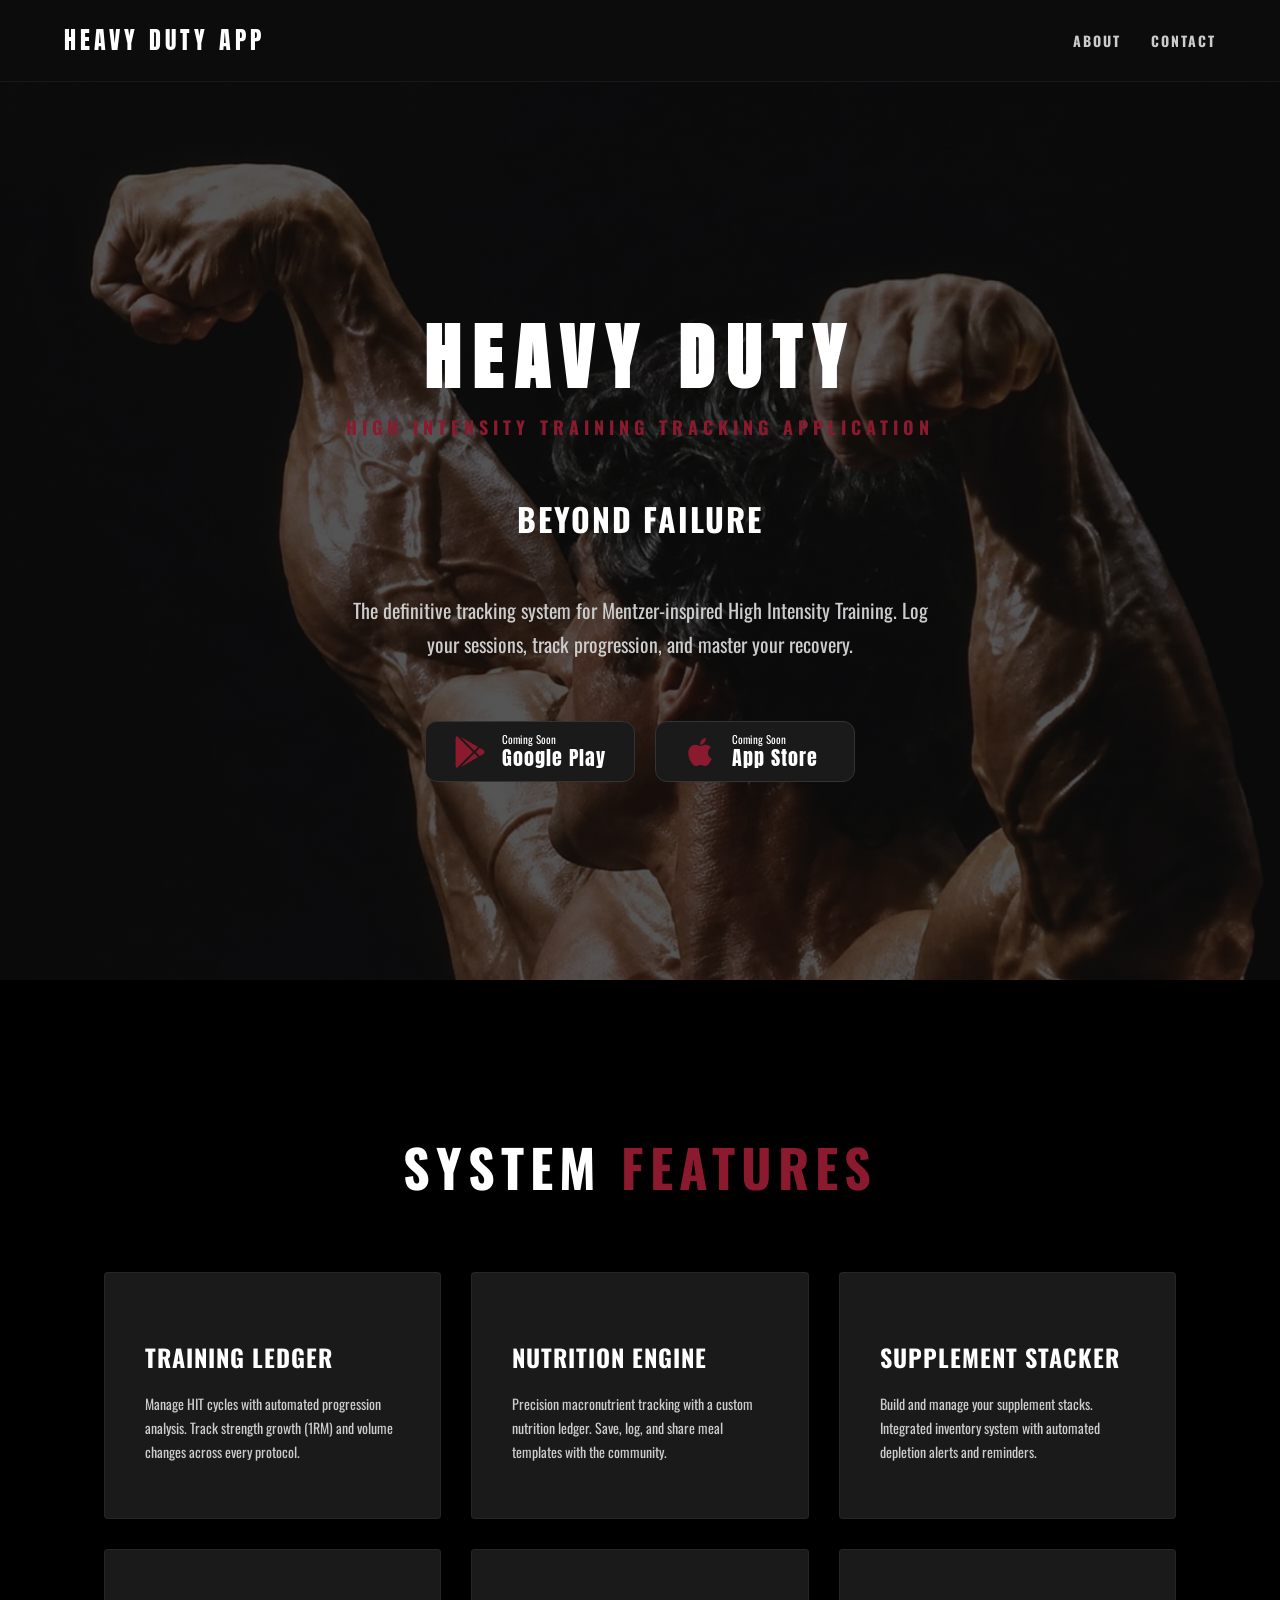
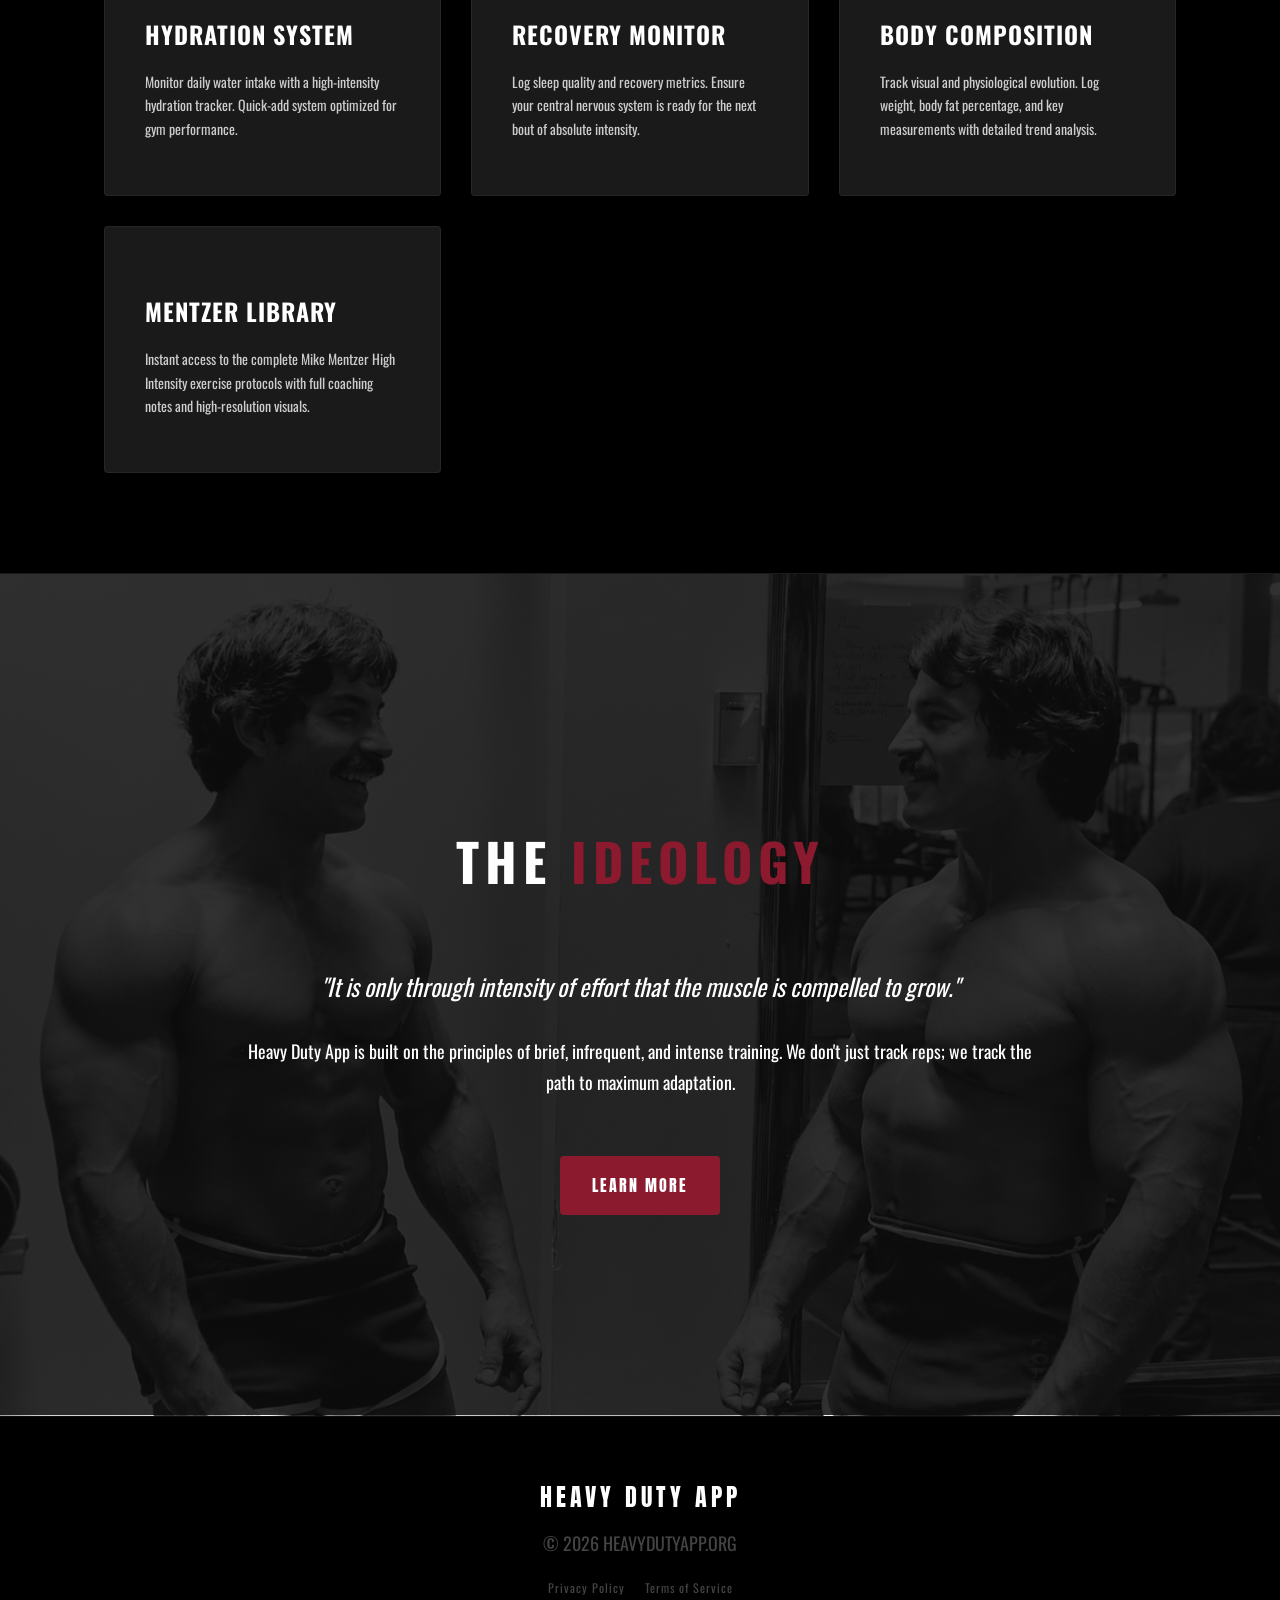
==== index.html @ 2577b5bc "UI: Add website favicon using app icon across all pages" ====
<!DOCTYPE html><html lang="en"><head>
    <meta charset="UTF-8">
    <meta name="viewport" content="width=device-width, initial-scale=1.0">
    <title>Heavy Duty App | High Intensity Training</title>
    <link rel="stylesheet" href="css/styles.css">
    <link rel="icon" type="image/png" href="favicon.png">

  
  <meta content="width=device-width, initial-scale=1.0, maximum-scale=1.0, user-scalable=no" name="viewport">

  <style id="splash-screen-style">
    html {
      height: 100%
    }

    body {
      margin: 0;
      min-height: 100%;
      background-color: #000000;
          background-size: 100% 100%;
    }

    .center {
      margin: 0;
      position: absolute;
      top: 50%;
      left: 50%;
      -ms-transform: translate(-50%, -50%);
      transform: translate(-50%, -50%);
    }

    .contain {
      display:block;
      width:100%; height:100%;
      object-fit: contain;
    }

    .stretch {
      display:block;
      width:100%; height:100%;
    }

    .cover {
      display:block;
      width:100%; height:100%;
      object-fit: cover;
    }

    .bottom {
      position: absolute;
      bottom: 0;
      left: 50%;
      -ms-transform: translate(-50%, 0);
      transform: translate(-50%, 0);
    }

    .bottomLeft {
      position: absolute;
      bottom: 0;
      left: 0;
    }

    .bottomRight {
      position: absolute;
      bottom: 0;
      right: 0;
    }
  </style>
  <script id="splash-screen-script">
    function removeSplashFromWeb() {
      document.getElementById("splash")?.remove();
      document.getElementById("splash-branding")?.remove();
      document.body.style.background = "transparent";
    }
  </script>
</head>
<body>
  <picture id="splash">
      <source srcset="splash/img/light-1x.png 1x, splash/img/light-2x.png 2x, splash/img/light-3x.png 3x, splash/img/light-4x.png 4x" media="(prefers-color-scheme: light)">
      <source srcset="splash/img/dark-1x.png 1x, splash/img/dark-2x.png 2x, splash/img/dark-3x.png 3x, splash/img/dark-4x.png 4x" media="(prefers-color-scheme: dark)">
      <img class="center" aria-hidden="true" src="splash/img/light-1x.png" alt="">
  </picture>
  
  
  
  
  
  
    <nav>
        <a href="index.html" class="nav-logo">HEAVY DUTY APP</a>
        <div class="nav-links">
            <a href="about.html">About</a>
            <a href="contact.html">Contact</a>
        </div>
    </nav>

    <header class="hero">
        <h1>HEAVY DUTY</h1>
        <div class="sub-logo">High Intensity Training Tracking Application</div>
        <h2>BEYOND FAILURE</h2>
        <p>The definitive tracking system for Mentzer-inspired High Intensity Training. Log your sessions, track progression, and master your recovery.</p>
        <div class="store-buttons">
            <div class="btn-store">
                <svg viewBox="0 0 512 512" fill="currentColor">
                    <path d="M325.3 234.3L104.6 13l280.8 161.2-60.1 60.1zM47 0C34 6.8 25.3 19.2 25.3 35.3v441.3c0 16.1 8.7 28.5 21.7 35.3l256.6-256L47 0zm425.2 225.6l-58.9-34.1-65.7 64.5 65.7 64.5 60.1-34.1c18-14.3 18-46.5-1.2-60.8zM104.6 499l280.8-161.2-60.1-60.1L104.6 499z"/>
                </svg>
                <div class="btn-store-content">
                    <span class="btn-store-subtitle">Coming Soon</span>
                    <span class="btn-store-title">Google Play</span>
                </div>
            </div>
            <div class="btn-store">
                <svg viewBox="0 0 384 512" fill="currentColor">
                    <path d="M318.7 268.7c-.2-36.7 16.4-64.4 50-84.8-18.8-26.9-47.2-41.7-84.7-44.6-35.5-2.8-74.3 20.7-88.5 20.7-15 0-49.4-19.7-76.4-19.7C63.3 141.2 4 184.8 4 273.5q0 39.3 14.4 81.2c12.8 36.7 59 126.7 107.2 125.2 25.2-.6 43-17.9 75.8-17.9 31.8 0 48.3 17.9 76.4 17.9 48.6-.7 90.4-82.5 102.6-119.3-65.2-30.7-61.7-90-61.7-91.9zm-56.6-164.2c27.3-32.4 24.8-61.9 24-72.5-24.1 1.4-52 16.4-67.9 34.9-17.5 19.8-27.8 44.3-25.6 71.9 26.1 2 49.9-11.4 69.5-34.3z"/>
                </svg>
                <div class="btn-store-content">
                    <span class="btn-store-subtitle">Coming Soon</span>
                    <span class="btn-store-title">App Store</span>
                </div>
            </div>
        </div>
    </header>

    <section id="features">
        <h2 class="section-title">SYSTEM <span>FEATURES</span></h2>
        <div class="features-grid">
            <div class="feature-card">
                <h3>TRAINING LEDGER</h3>
                <p>Manage HIT cycles with automated progression analysis. Track strength growth (1RM) and volume changes across every protocol.</p>
            </div>
            <div class="feature-card">
                <h3>NUTRITION ENGINE</h3>
                <p>Precision macronutrient tracking with a custom nutrition ledger. Save, log, and share meal templates with the community.</p>
            </div>
            <div class="feature-card">
                <h3>SUPPLEMENT STACKER</h3>
                <p>Build and manage your supplement stacks. Integrated inventory system with automated depletion alerts and reminders.</p>
            </div>
            <div class="feature-card">
                <h3>HYDRATION SYSTEM</h3>
                <p>Monitor daily water intake with a high-intensity hydration tracker. Quick-add system optimized for gym performance.</p>
            </div>
            <div class="feature-card">
                <h3>RECOVERY MONITOR</h3>
                <p>Log sleep quality and recovery metrics. Ensure your central nervous system is ready for the next bout of absolute intensity.</p>
            </div>
            <div class="feature-card">
                <h3>BODY COMPOSITION</h3>
                <p>Track visual and physiological evolution. Log weight, body fat percentage, and key measurements with detailed trend analysis.</p>
            </div>
            <div class="feature-card">
                <h3>MENTZER LIBRARY</h3>
                <p>Instant access to the complete Mike Mentzer High Intensity exercise protocols with full coaching notes and high-resolution visuals.</p>
            </div>
        </div>
    </section>

    <section id="philosophy" class="ideology-section">
        <div class="container">
            <h2 class="section-title">THE <span>IDEOLOGY</span></h2>
            <p class="quote">"It is only through intensity of effort that the muscle is compelled to grow."</p>
            <p>Heavy Duty App is built on the principles of brief, infrequent, and intense training. We don't just track reps; we track the path to maximum adaptation.</p>
            <a href="about.html" class="btn" style="margin-top: 40px;">LEARN MORE</a>
        </div>
    </section>

    <footer>
        <div class="nav-logo">HEAVY DUTY APP</div>
        <p style="color: #444444; margin-top: 10px;">© 2026 HEAVYDUTYAPP.ORG</p>
        <div class="footer-links">
            <a href="privacy.html">Privacy Policy</a>
            <a href="terms.html">Terms of Service</a>
        </div>
    </footer>


</body></html>
---- css/styles.css ----
/* web/css/styles.css */
@import url('https://fonts.googleapis.com/css2?family=Anton&family=Oswald:wght@200;400;700&display=swap');

:root {
    --bg-color: #0D0D0D;
    --surface-color: #1A1A1A;
    --accent-color: #8B1A2F; /* Crimson */
    --accent-blue: #2196F3;
    --text-primary: #FFFFFF;
    --text-secondary: #CCCCCC;
    --text-muted: #444444;
    --font-heading: 'Anton', sans-serif;
    --font-subheading: 'Oswald', sans-serif;
    --font-body: 'Oswald', sans-serif;
}

* {
    box-sizing: border-box;
}

body {
    margin: 0;
    padding: 0;
    padding-top: 60px; /* Space for fixed navbar on mobile */
    background-color: var(--bg-color);
    color: var(--text-primary);
    font-family: var(--font-body);
    font-weight: 400;
    font-size: 16px;
    line-height: 1.6;
    overflow-x: hidden;
}

@media (min-width: 768px) {
    body {
        padding-top: 80px; /* Space for fixed navbar on desktop */
        font-size: 18px;
        line-height: 1.7;
    }
}

h1, .nav-logo, .btn {
    font-family: var(--font-heading);
    text-transform: uppercase;
}

h2, h3, .nav-links a {
    font-family: var(--font-subheading);
    font-weight: 700;
    text-transform: uppercase;
}

/* Navigation */
nav {
    display: flex;
    justify-content: space-between;
    align-items: center;
    padding: 15px 5%;
    background-color: rgba(13, 13, 13, 0.95);
    position: fixed;
    top: 0;
    width: 100%;
    z-index: 1000;
    border-bottom: 1px solid rgba(255, 255, 255, 0.05);
}

@media (min-width: 768px) {
    nav {
        padding: 20px 5%;
    }
}

.nav-logo {
    font-size: 18px;
    letter-spacing: 2px;
    text-decoration: none;
    color: var(--text-primary);
    white-space: nowrap;
}

@media (min-width: 768px) {
    .nav-logo {
        font-size: 24px;
        letter-spacing: 4px;
    }
}

.nav-links {
    display: flex;
    gap: 15px;
}

@media (min-width: 768px) {
    .nav-links {
        gap: 30px;
    }
}

.nav-links a {
    text-decoration: none;
    color: var(--text-secondary);
    font-size: 11px;
    letter-spacing: 1px;
    text-transform: uppercase;
    transition: color 0.3s;
}

@media (min-width: 768px) {
    .nav-links a {
        font-size: 14px;
        letter-spacing: 2px;
    }
}

.nav-links a:hover {
    color: var(--accent-color);
}

/* Hero Section */
.hero {
    min-height: 100vh;
    display: flex;
    flex-direction: column;
    align-items: center;
    justify-content: center;
    text-align: center;
    padding: 100px 24px 60px;
    background-image: linear-gradient(rgba(13, 13, 13, 0.7), rgba(13, 13, 13, 0.7)), url('../assets/img/mike double biceps.jpeg');
    background-size: cover;
    background-position: top center;
    background-repeat: no-repeat;
    background-color: #0D0D0D;
}

.hero h1 {
    font-size: 40px;
    letter-spacing: 4px;
    margin: 0;
    line-height: 1.1;
}

@media (min-width: 768px) {
    .hero h1 {
        font-size: 72px;
        letter-spacing: 12px;
    }
}

.hero .sub-logo {
    color: var(--accent-color);
    font-family: var(--font-subheading);
    font-weight: 700;
    font-size: 14px;
    letter-spacing: 3px;
    margin-top: 10px;
    text-transform: uppercase;
}

@media (min-width: 768px) {
    .hero .sub-logo {
        font-size: 18px;
        letter-spacing: 5px;
        margin-top: 15px;
    }
}

.hero h2 {
    font-size: 24px;
    margin-top: 30px;
    letter-spacing: 1px;
}

@media (min-width: 768px) {
    .hero h2 {
        font-size: 32px;
        margin-top: 50px;
        letter-spacing: 2px;
    }
}

.hero p {
    max-width: 600px;
    color: var(--text-secondary);
    font-size: 16px;
    margin-top: 20px;
}

@media (min-width: 768px) {
    .hero p {
        font-size: 20px;
    }
}

/* Sections */
section {
    padding: 60px 5%;
    max-width: 1200px;
    margin: 0 auto;
}

@media (min-width: 768px) {
    section {
        padding: 100px 5%;
    }
}

.ideology-section {
    max-width: none;
    background-image: linear-gradient(rgba(13, 13, 13, 0.85), rgba(13, 13, 13, 0.85)), url('../assets/img/mike and ray mentzer.jpeg');
    background-size: cover;
    background-position: top center;
    background-repeat: no-repeat;
    background-color: #0D0D0D;
    text-align: center;
    border-top: 1px solid rgba(255, 255, 255, 0.05);
    border-bottom: 1px solid rgba(255, 255, 255, 0.05);
    padding: 100px 5%;
}

@media (min-width: 768px) {
    .ideology-section {
        padding: 200px 5%;
    }
}

.ideology-section .container {
    max-width: 800px;
    margin: 0 auto;
}

.ideology-section .quote {
    font-size: 18px;
    color: var(--text-primary);
    font-style: italic;
    margin-bottom: 20px;
    font-weight: 400;
}

@media (min-width: 768px) {
    .ideology-section .quote {
        font-size: 24px;
        margin-bottom: 30px;
    }
}

.section-title {
    text-align: center;
    font-size: 32px;
    letter-spacing: 3px;
    margin-bottom: 40px;
    color: var(--text-primary);
}

@media (min-width: 768px) {
    .section-title {
        font-size: 52px;
        letter-spacing: 6px;
        margin-bottom: 60px;
    }
}

.section-title span {
    color: var(--accent-color);
}

/* Features Grid */
.features-grid {
    display: grid;
    grid-template-columns: repeat(auto-fit, minmax(280px, 1fr));
    gap: 20px;
}

@media (min-width: 768px) {
    .features-grid {
        gap: 30px;
    }
}

.feature-card {
    background-color: var(--surface-color);
    padding: 30px;
    border-radius: 4px;
    border: 1px solid rgba(255, 255, 255, 0.05);
    transition: transform 0.3s, border-color 0.3s;
}

@media (min-width: 768px) {
    .feature-card {
        padding: 40px;
    }
}

.feature-card:hover {
    transform: translateY(-10px);
    border-color: var(--accent-color);
}

.feature-card h3 {
    font-size: 20px;
    margin-bottom: 12px;
    letter-spacing: 1px;
}

@media (min-width: 768px) {
    .feature-card h3 {
        font-size: 24px;
        margin-bottom: 15px;
    }
}

.feature-card p {
    color: var(--text-secondary);
    font-size: 14px;
}

/* Content Pages Styling */
.page-header {
    padding: 150px 5% 80px;
    text-align: center;
    background-size: cover;
    background-position: top center;
}

@media (min-width: 768px) {
    .page-header {
        padding: 250px 5% 150px;
    }
}

.page-content {
    padding: 20px 5% 60px;
    max-width: 800px;
    margin: 0 auto;
}

@media (min-width: 768px) {
    .page-content {
        padding: 20px 5% 100px;
    }
}

.page-content h3 {
    color: var(--accent-color);
    margin-top: 30px;
    letter-spacing: 1px;
}

@media (min-width: 768px) {
    .page-content h3 {
        margin-top: 40px;
    }
}

/* Store Buttons */
.store-buttons {
    margin-top: 40px;
    display: flex;
    flex-wrap: wrap;
    justify-content: center;
    gap: 15px;
}

@media (min-width: 768px) {
    .store-buttons {
        gap: 20px;
    }
}

.btn-store {
    background-color: #1A1A1A;
    border: 1px solid #333333;
    color: var(--accent-color);
    cursor: default;
    display: flex;
    align-items: center;
    padding: 10px 20px;
    border-radius: 10px;
    transition: background-color 0.3s, border-color 0.3s;
    min-width: 180px;
}

@media (min-width: 768px) {
    .btn-store {
        padding: 12px 28px;
        border-radius: 12px;
        min-width: 200px;
    }
}

.btn-store:hover {
    background-color: #222222;
    border-color: var(--accent-color);
}

.btn-store svg {
    width: 24px;
    height: 24px;
    margin-right: 12px;
}

@media (min-width: 768px) {
    .btn-store svg {
        width: 32px;
        height: 32px;
        margin-right: 16px;
    }
}

.btn-store-content {
    display: flex;
    flex-direction: column;
    text-align: left;
}

.btn-store-subtitle {
    font-family: var(--font-body);
    font-size: 10px;
    font-weight: 400;
    text-transform: none;
    color: #FFFFFF;
    line-height: 1;
}

@media (min-width: 768px) {
    .btn-store-subtitle {
        font-size: 11px;
    }
}

.btn-store-title {
    font-family: var(--font-heading);
    font-size: 16px;
    letter-spacing: 0.5px;
    margin-top: 2px;
    line-height: 1.1;
    color: var(--text-primary);
}

@media (min-width: 768px) {
    .btn-store-title {
        font-size: 20px;
        letter-spacing: 1px;
    }
}

/* Buttons */
.btn {
    display: inline-block;
    padding: 14px 28px;
    background-color: var(--accent-color);
    color: white;
    text-decoration: none;
    letter-spacing: 1px;
    font-size: 14px;
    border-radius: 4px;
    transition: background-color 0.3s, transform 0.2s;
    text-transform: uppercase;
    border: none;
}

@media (min-width: 768px) {
    .btn {
        padding: 16px 32px;
        letter-spacing: 2px;
        font-size: 16px;
    }
}

.btn:hover {
    background-color: #A01D35;
}

.btn:active {
    transform: scale(0.98);
}

/* Forms - Elite Industrial Design */
.contact-container {
    max-width: 900px;
    margin: -60px auto 0; /* Pull up to overlap header slightly */
    position: relative;
    z-index: 10;
    padding: 0 20px;
}

.contact-form {
    background-color: var(--surface-color);
    padding: 40px 30px;
    border-radius: 4px;
    border: 1px solid rgba(255, 255, 255, 0.05);
    text-align: left;
    width: 100%;
    box-shadow: 0 30px 60px rgba(0,0,0,0.6);
}

@media (min-width: 768px) {
    .contact-form {
        padding: 60px;
    }
}

.form-group {
    margin-bottom: 30px;
}

.form-group label {
    display: block;
    font-family: var(--font-subheading); /* Oswald Bold */
    font-weight: 700;
    font-size: 13px;
    letter-spacing: 2px;
    margin-bottom: 12px;
    color: var(--accent-color);
    text-transform: uppercase;
}

.form-group input, .form-group textarea {
    width: 100%;
    padding: 16px;
    background-color: #080808;
    border: 1px solid #222222;
    color: white;
    border-radius: 2px;
    font-family: var(--font-body);
    font-size: 16px;
    outline: none;
    transition: all 0.3s;
}

.form-group input:focus, .form-group textarea:focus {
    border-color: var(--accent-color);
    background-color: #000000;
}

.form-group input::placeholder, .form-group textarea::placeholder {
    color: #444444;
}

.form-group textarea {
    height: 180px;
    resize: vertical;
}

.btn-submit {
    width: 100%;
    cursor: pointer;
    font-family: var(--font-heading); /* Anton */
    font-size: 20px;
    padding: 20px;
    letter-spacing: 4px;
    border-radius: 2px;
    background-color: var(--accent-color);
    color: white;
    border: none;
    transition: background-color 0.3s, transform 0.2s;
}

.btn-submit:hover {
    background-color: #A01D35;
}

.btn-submit:active {
    transform: scale(0.98);
}

/* Footer */
footer {
    padding: 40px 5%;
    text-align: center;
    border-top: 1px solid rgba(255, 255, 255, 0.05);
}

@media (min-width: 768px) {
    footer {
        padding: 60px 5%;
    }
}

.footer-links {
    display: flex;
    justify-content: center;
    gap: 15px;
    margin-top: 15px;
}

@media (min-width: 768px) {
    .footer-links {
        gap: 20px;
        margin-top: 20px;
    }
}

.footer-links a {
    color: var(--text-muted);
    text-decoration: none;
    font-size: 11px;
    letter-spacing: 0.5px;
}

@media (min-width: 768px) {
    .footer-links a {
        font-size: 12px;
        letter-spacing: 1px;
    }
}
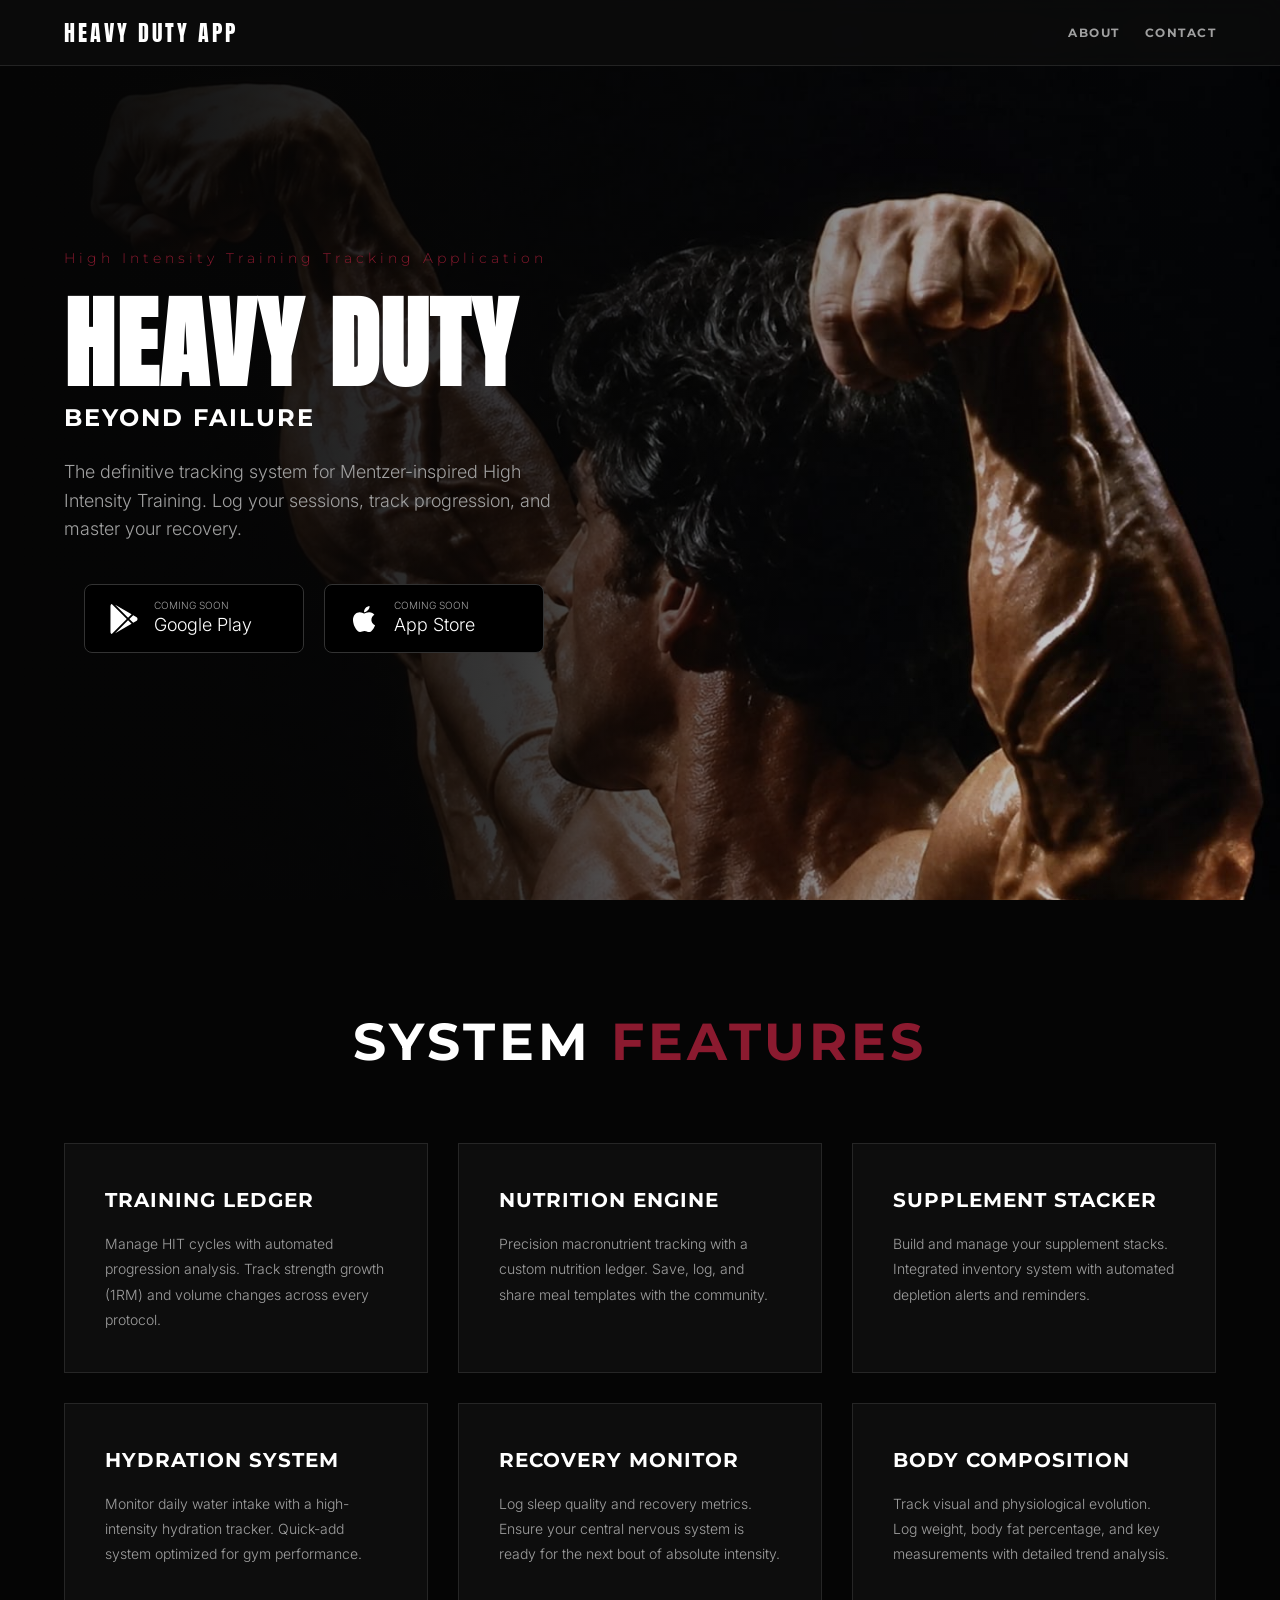
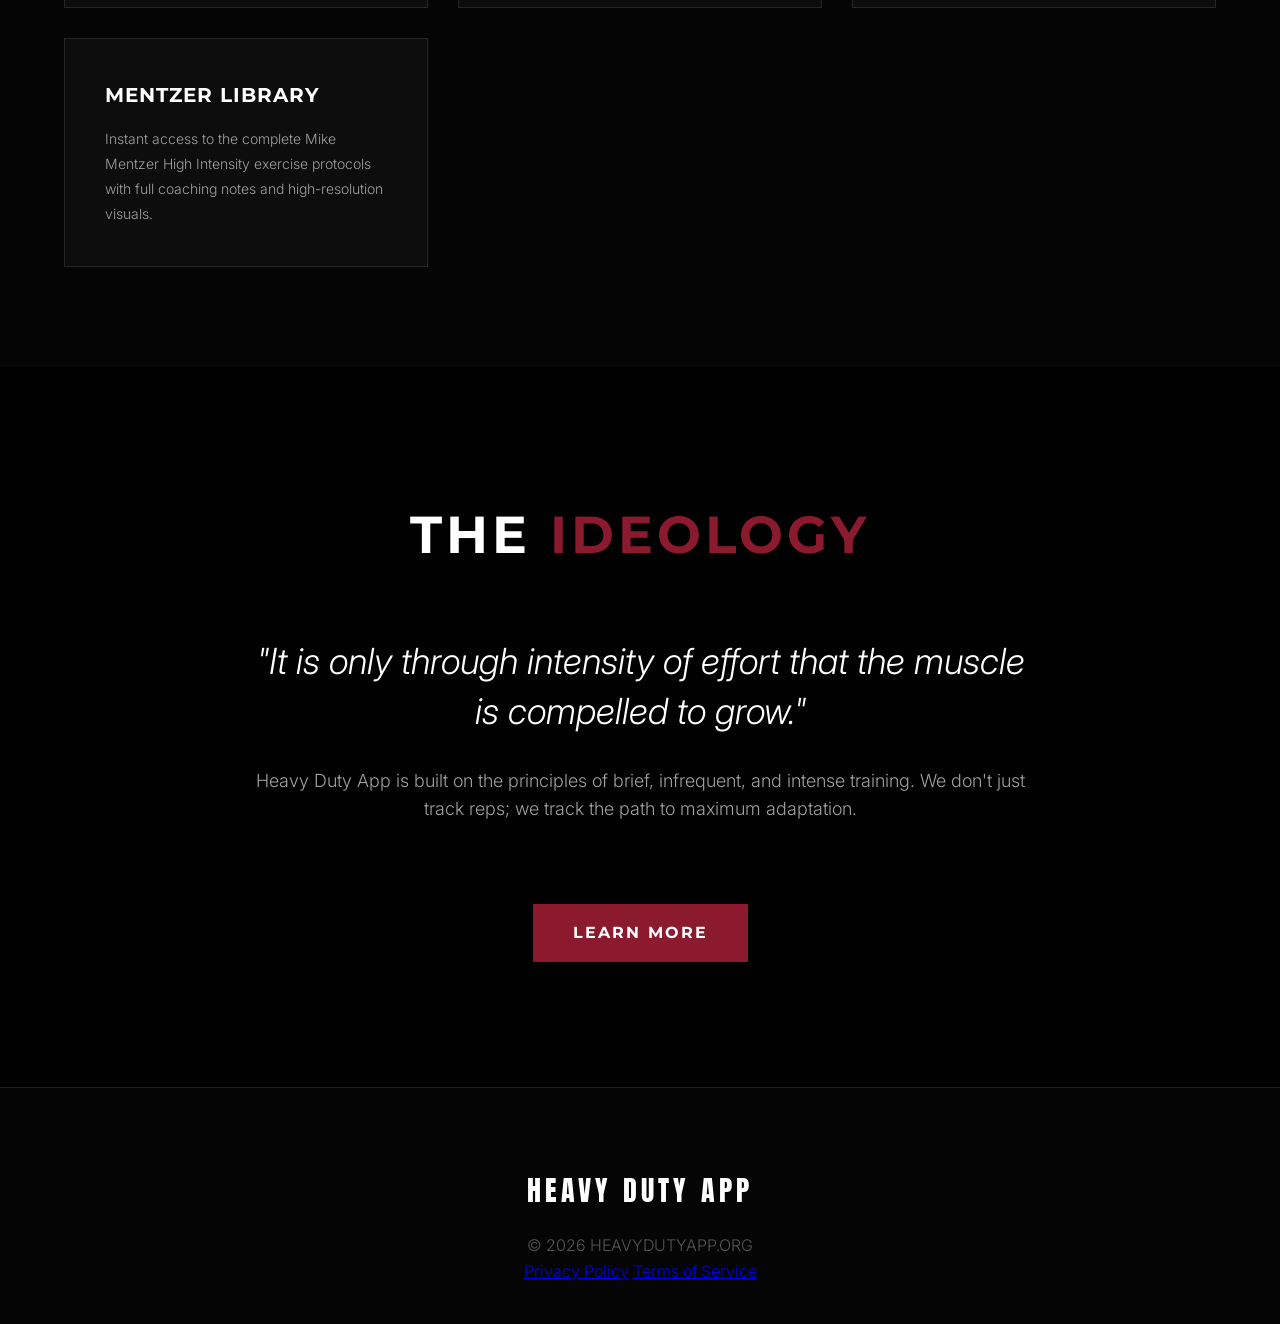
==== commit 6999e96b: "Complete design overhaul: Elite tech-industrial aesthetic" ====
--- a/index.html
+++ b/index.html
@@ -1,91 +1,13 @@
-<!DOCTYPE html><html lang="en"><head>
+<!DOCTYPE html>
+<html lang="en">
+<head>
     <meta charset="UTF-8">
-    <meta name="viewport" content="width=device-width, initial-scale=1.0">
+    <meta name="viewport" content="width=device-width, initial-scale=1.0, maximum-scale=1.0, user-scalable=no">
     <title>Heavy Duty App | High Intensity Training</title>
     <link rel="stylesheet" href="css/styles.css">
     <link rel="icon" type="image/png" href="favicon.png">
-
-  
-  <meta content="width=device-width, initial-scale=1.0, maximum-scale=1.0, user-scalable=no" name="viewport">
-
-  <style id="splash-screen-style">
-    html {
-      height: 100%
-    }
-
-    body {
-      margin: 0;
-      min-height: 100%;
-      background-color: #000000;
-          background-size: 100% 100%;
-    }
-
-    .center {
-      margin: 0;
-      position: absolute;
-      top: 50%;
-      left: 50%;
-      -ms-transform: translate(-50%, -50%);
-      transform: translate(-50%, -50%);
-    }
-
-    .contain {
-      display:block;
-      width:100%; height:100%;
-      object-fit: contain;
-    }
-
-    .stretch {
-      display:block;
-      width:100%; height:100%;
-    }
-
-    .cover {
-      display:block;
-      width:100%; height:100%;
-      object-fit: cover;
-    }
-
-    .bottom {
-      position: absolute;
-      bottom: 0;
-      left: 50%;
-      -ms-transform: translate(-50%, 0);
-      transform: translate(-50%, 0);
-    }
-
-    .bottomLeft {
-      position: absolute;
-      bottom: 0;
-      left: 0;
-    }
-
-    .bottomRight {
-      position: absolute;
-      bottom: 0;
-      right: 0;
-    }
-  </style>
-  <script id="splash-screen-script">
-    function removeSplashFromWeb() {
-      document.getElementById("splash")?.remove();
-      document.getElementById("splash-branding")?.remove();
-      document.body.style.background = "transparent";
-    }
-  </script>
 </head>
 <body>
-  <picture id="splash">
-      <source srcset="splash/img/light-1x.png 1x, splash/img/light-2x.png 2x, splash/img/light-3x.png 3x, splash/img/light-4x.png 4x" media="(prefers-color-scheme: light)">
-      <source srcset="splash/img/dark-1x.png 1x, splash/img/dark-2x.png 2x, splash/img/dark-3x.png 3x, splash/img/dark-4x.png 4x" media="(prefers-color-scheme: dark)">
-      <img class="center" aria-hidden="true" src="splash/img/light-1x.png" alt="">
-  </picture>
-  
-  
-  
-  
-  
-  
     <nav>
         <a href="index.html" class="nav-logo">HEAVY DUTY APP</a>
         <div class="nav-links">
@@ -95,28 +17,32 @@
     </nav>
 
     <header class="hero">
-        <h1>HEAVY DUTY</h1>
-        <div class="sub-logo">High Intensity Training Tracking Application</div>
-        <h2>BEYOND FAILURE</h2>
-        <p>The definitive tracking system for Mentzer-inspired High Intensity Training. Log your sessions, track progression, and master your recovery.</p>
-        <div class="store-buttons">
-            <div class="btn-store">
-                <svg viewBox="0 0 512 512" fill="currentColor">
-                    <path d="M325.3 234.3L104.6 13l280.8 161.2-60.1 60.1zM47 0C34 6.8 25.3 19.2 25.3 35.3v441.3c0 16.1 8.7 28.5 21.7 35.3l256.6-256L47 0zm425.2 225.6l-58.9-34.1-65.7 64.5 65.7 64.5 60.1-34.1c18-14.3 18-46.5-1.2-60.8zM104.6 499l280.8-161.2-60.1-60.1L104.6 499z"/>
-                </svg>
-                <div class="btn-store-content">
-                    <span class="btn-store-subtitle">Coming Soon</span>
-                    <span class="btn-store-title">Google Play</span>
-                </div>
-            </div>
-            <div class="btn-store">
-                <svg viewBox="0 0 384 512" fill="currentColor">
-                    <path d="M318.7 268.7c-.2-36.7 16.4-64.4 50-84.8-18.8-26.9-47.2-41.7-84.7-44.6-35.5-2.8-74.3 20.7-88.5 20.7-15 0-49.4-19.7-76.4-19.7C63.3 141.2 4 184.8 4 273.5q0 39.3 14.4 81.2c12.8 36.7 59 126.7 107.2 125.2 25.2-.6 43-17.9 75.8-17.9 31.8 0 48.3 17.9 76.4 17.9 48.6-.7 90.4-82.5 102.6-119.3-65.2-30.7-61.7-90-61.7-91.9zm-56.6-164.2c27.3-32.4 24.8-61.9 24-72.5-24.1 1.4-52 16.4-67.9 34.9-17.5 19.8-27.8 44.3-25.6 71.9 26.1 2 49.9-11.4 69.5-34.3z"/>
-                </svg>
-                <div class="btn-store-content">
-                    <span class="btn-store-subtitle">Coming Soon</span>
-                    <span class="btn-store-title">App Store</span>
-                </div>
+        <img src="assets/img/mike double biceps.jpeg" alt="Mike Mentzer" class="hero-image">
+        <div class="hero-overlay"></div>
+        <div class="hero-content">
+            <span class="sub-logo">High Intensity Training Tracking Application</span>
+            <h1>HEAVY DUTY</h1>
+            <h2>BEYOND FAILURE</h2>
+            <p>The definitive tracking system for Mentzer-inspired High Intensity Training. Log your sessions, track progression, and master your recovery.</p>
+            <div class="store-buttons">
+                <a href="#" class="btn-store">
+                    <svg viewBox="0 0 512 512">
+                        <path d="M325.3 234.3L104.6 13l280.8 161.2-60.1 60.1zM47 0C34 6.8 25.3 19.2 25.3 35.3v441.3c0 16.1 8.7 28.5 21.7 35.3l256.6-256L47 0zm425.2 225.6l-58.9-34.1-65.7 64.5 65.7 64.5 60.1-34.1c18-14.3 18-46.5-1.2-60.8zM104.6 499l280.8-161.2-60.1-60.1L104.6 499z"/>
+                    </svg>
+                    <div class="btn-store-content">
+                        <span class="btn-store-subtitle">Coming Soon</span>
+                        <span class="btn-store-title">Google Play</span>
+                    </div>
+                </a>
+                <a href="#" class="btn-store">
+                    <svg viewBox="0 0 384 512">
+                        <path d="M318.7 268.7c-.2-36.7 16.4-64.4 50-84.8-18.8-26.9-47.2-41.7-84.7-44.6-35.5-2.8-74.3 20.7-88.5 20.7-15 0-49.4-19.7-76.4-19.7C63.3 141.2 4 184.8 4 273.5q0 39.3 14.4 81.2c12.8 36.7 59 126.7 107.2 125.2 25.2-.6 43-17.9 75.8-17.9 31.8 0 48.3 17.9 76.4 17.9 48.6-.7 90.4-82.5 102.6-119.3-65.2-30.7-61.7-90-61.7-91.9zm-56.6-164.2c27.3-32.4 24.8-61.9 24-72.5-24.1 1.4-52 16.4-67.9 34.9-17.5 19.8-27.8 44.3-25.6 71.9 26.1 2 49.9-11.4 69.5-34.3z"/>
+                    </svg>
+                    <div class="btn-store-content">
+                        <span class="btn-store-subtitle">Coming Soon</span>
+                        <span class="btn-store-title">App Store</span>
+                    </div>
+                </a>
             </div>
         </div>
     </header>
@@ -155,23 +81,22 @@
         </div>
     </section>
 
-    <section id="philosophy" class="ideology-section">
+    <section id="philosophy" class="ideology-section bg-philosophy">
         <div class="container">
             <h2 class="section-title">THE <span>IDEOLOGY</span></h2>
             <p class="quote">"It is only through intensity of effort that the muscle is compelled to grow."</p>
             <p>Heavy Duty App is built on the principles of brief, infrequent, and intense training. We don't just track reps; we track the path to maximum adaptation.</p>
-            <a href="about.html" class="btn" style="margin-top: 40px;">LEARN MORE</a>
+            <a href="about.html" class="btn mt-40">LEARN MORE</a>
         </div>
     </section>
 
     <footer>
-        <div class="nav-logo">HEAVY DUTY APP</div>
-        <p style="color: #444444; margin-top: 10px;">© 2026 HEAVYDUTYAPP.ORG</p>
+        <div class="footer-logo">HEAVY DUTY APP</div>
+        <p class="footer-copyright">&copy; 2026 HEAVYDUTYAPP.ORG</p>
         <div class="footer-links">
             <a href="privacy.html">Privacy Policy</a>
             <a href="terms.html">Terms of Service</a>
         </div>
     </footer>
-
-
-</body></html>+</body>
+</html>
--- a/css/styles.css
+++ b/css/styles.css
@@ -1,605 +1,679 @@
-/* web/css/styles.css */
-@import url('https://fonts.googleapis.com/css2?family=Anton&family=Oswald:wght@200;400;700&display=swap');
+/*
+   HEAVY DUTY APP - OFFICIAL DESIGN SYSTEM
+   Elite Tech-Industrial Aesthetic
+*/
+
+@import url('https://fonts.googleapis.com/css2?family=Anton&family=Montserrat:wght@700&family=Inter:wght@300;400&display=swap');
 
 :root {
-    --bg-color: #0D0D0D;
-    --surface-color: #1A1A1A;
-    --accent-color: #8B1A2F; /* Crimson */
-    --accent-blue: #2196F3;
+    /* Color Palette */
+    --bg-black: #050505;
+    --surface-dark: #0D0D0D;
+    --accent-red: #8B1A2F;
+    --accent-red-hover: #A01D35;
     --text-primary: #FFFFFF;
-    --text-secondary: #CCCCCC;
-    --text-muted: #444444;
-    --font-heading: 'Anton', sans-serif;
-    --font-subheading: 'Oswald', sans-serif;
-    --font-body: 'Oswald', sans-serif;
+    --text-secondary: #A0A0A0;
+    --text-muted: #555555;
+
+    /* Typography */
+    --font-brand: 'Anton', sans-serif;
+    --font-heading: 'Montserrat', sans-serif;
+    --font-body: 'Inter', sans-serif;
+
+    /* Glassmorphism */
+    --glass-bg: rgba(13, 13, 13, 0.7);
+    --glass-border: rgba(255, 255, 255, 0.1);
+    --glass-blur: blur(12px);
+
+    /* Spacing */
+    --section-padding: 100px 5%;
+    --section-padding-mobile: 60px 20px;
 }
 
 * {
     box-sizing: border-box;
-}
-
-body {
     margin: 0;
     padding: 0;
-    padding-top: 60px; /* Space for fixed navbar on mobile */
-    background-color: var(--bg-color);
+}
+
+html {
+    scroll-behavior: smooth;
+}
+
+body {
+    background-color: var(--bg-black);
     color: var(--text-primary);
     font-family: var(--font-body);
-    font-weight: 400;
-    font-size: 16px;
+    font-weight: 300;
     line-height: 1.6;
     overflow-x: hidden;
 }
 
-@media (min-width: 768px) {
-    body {
-        padding-top: 80px; /* Space for fixed navbar on desktop */
-        font-size: 18px;
-        line-height: 1.7;
-    }
-}
-
-h1, .nav-logo, .btn {
+/* Typography Defaults */
+h1, .nav-logo, .btn-title {
+    font-family: var(--font-brand);
+    text-transform: uppercase;
+    letter-spacing: 2px;
+}
+
+h2, h3, .nav-links a {
     font-family: var(--font-heading);
     text-transform: uppercase;
-}
-
-h2, h3, .nav-links a {
-    font-family: var(--font-subheading);
     font-weight: 700;
-    text-transform: uppercase;
-}
-
-/* Navigation */
+}
+
+p {
+    font-size: 16px;
+    color: var(--text-secondary);
+}
+
+/* Navigation - Glassmorphism */
 nav {
     display: flex;
     justify-content: space-between;
     align-items: center;
     padding: 15px 5%;
-    background-color: rgba(13, 13, 13, 0.95);
+    background: var(--glass-bg);
+    backdrop-filter: var(--glass-blur);
+    -webkit-backdrop-filter: var(--glass-blur);
     position: fixed;
     top: 0;
     width: 100%;
     z-index: 1000;
-    border-bottom: 1px solid rgba(255, 255, 255, 0.05);
-}
-
-@media (min-width: 768px) {
-    nav {
-        padding: 20px 5%;
-    }
+    border-bottom: 1px solid var(--glass-border);
+    transition: all 0.3s ease;
 }
 
 .nav-logo {
-    font-size: 18px;
-    letter-spacing: 2px;
+    font-size: 22px;
     text-decoration: none;
     color: var(--text-primary);
-    white-space: nowrap;
-}
-
-@media (min-width: 768px) {
-    .nav-logo {
-        font-size: 24px;
-        letter-spacing: 4px;
-    }
+    letter-spacing: 3px;
 }
 
 .nav-links {
     display: flex;
-    gap: 15px;
-}
-
-@media (min-width: 768px) {
-    .nav-links {
-        gap: 30px;
-    }
+    gap: 25px;
 }
 
 .nav-links a {
     text-decoration: none;
     color: var(--text-secondary);
-    font-size: 11px;
-    letter-spacing: 1px;
-    text-transform: uppercase;
-    transition: color 0.3s;
-}
-
-@media (min-width: 768px) {
-    .nav-links a {
-        font-size: 14px;
-        letter-spacing: 2px;
-    }
+    font-size: 12px;
+    letter-spacing: 1.5px;
+    transition: color 0.3s, transform 0.3s;
 }
 
 .nav-links a:hover {
-    color: var(--accent-color);
+    color: var(--accent-red);
+    transform: translateY(-1px);
+}
+
+@media (max-width: 768px) {
+    nav {
+        padding: 15px 20px;
+    }
+    .nav-logo {
+        font-size: 18px;
+    }
+    .nav-links {
+        gap: 15px;
+    }
 }
 
 /* Hero Section */
 .hero {
-    min-height: 100vh;
+    position: relative;
+    height: 100vh;
+    width: 100%;
+    display: flex;
+    align-items: center;
+    overflow: hidden;
+    background-color: var(--bg-black);
+}
+
+.hero-image {
+    position: absolute;
+    top: 0;
+    right: 0;
+    width: 100%;
+    height: 100%;
+    object-fit: cover;
+    object-position: top center;
+    z-index: 1;
+}
+
+/* Sophisticated gradient overlay for mobile & desktop */
+.hero-overlay {
+    position: absolute;
+    top: 0;
+    left: 0;
+    width: 100%;
+    height: 100%;
+    background: linear-gradient(90deg, rgba(5,5,5,1) 0%, rgba(5,5,5,0.8) 40%, rgba(5,5,5,0) 100%);
+    z-index: 2;
+}
+
+.hero-content {
+    position: relative;
+    z-index: 3;
+    padding: 0 5%;
+    max-width: 700px;
+}
+
+.hero h1 {
+    font-size: clamp(50px, 10vw, 100px);
+    line-height: 0.9;
+    margin-bottom: 10px;
+    color: var(--text-primary);
+}
+
+.hero .sub-logo {
+    font-family: var(--font-heading);
+    color: var(--accent-red);
+    font-size: 14px;
+    letter-spacing: 4px;
+    margin-bottom: 30px;
+    display: block;
+}
+
+.hero h2 {
+    font-size: 24px;
+    letter-spacing: 2px;
+    margin-bottom: 20px;
+}
+
+.hero p {
+    font-size: 18px;
+    max-width: 500px;
+    margin-bottom: 40px;
+}
+
+@media (max-width: 1024px) {
+    .hero-image {
+        object-position: 70% top;
+    }
+    .hero-overlay {
+        background: linear-gradient(0deg, rgba(5,5,5,1) 20%, rgba(5,5,5,0.4) 100%);
+    }
+    .hero {
+        align-items: flex-end;
+        padding-bottom: 80px;
+    }
+    .hero-content {
+        text-align: center;
+        max-width: 100%;
+        width: 100%;
+        padding: 0 20px;
+    }
+    .hero p {
+        margin: 0 auto 40px;
+    }
+}
+
+/* Sections */
+section {
+    padding: var(--section-padding);
+}
+
+.section-title {
+    font-size: clamp(32px, 5vw, 52px);
+    text-align: center;
+    margin-bottom: 60px;
+    letter-spacing: 4px;
+}
+
+.section-title span {
+    color: var(--accent-red);
+}
+
+/* Features Grid */
+.features-grid {
+    display: grid;
+    grid-template-columns: repeat(auto-fit, minmax(320px, 1fr));
+    gap: 30px;
+    max-width: 1400px;
+    margin: 0 auto;
+}
+
+.feature-card {
+    background: var(--surface-dark);
+    padding: 40px;
+    border: 1px solid var(--glass-border);
+    transition: all 0.4s cubic-bezier(0.165, 0.84, 0.44, 1);
+    position: relative;
+    overflow: hidden;
+}
+
+.feature-card::before {
+    content: '';
+    position: absolute;
+    top: 0;
+    left: 0;
+    width: 2px;
+    height: 0;
+    background: var(--accent-red);
+    transition: all 0.4s ease;
+}
+
+.feature-card:hover {
+    transform: translateY(-10px);
+    border-color: rgba(255, 255, 255, 0.2);
+    background: rgba(255, 255, 255, 0.02);
+}
+
+.feature-card:hover::before {
+    height: 100%;
+}
+
+.feature-card h3 {
+    font-size: 20px;
+    margin-bottom: 15px;
+    letter-spacing: 1px;
+}
+
+.feature-card p {
+    font-size: 14px;
+    line-height: 1.8;
+}
+
+@media (max-width: 768px) {
+    section {
+        padding: var(--section-padding-mobile);
+    }
+    .features-grid {
+        grid-template-columns: 1fr;
+    }
+}
+
+/* Ideology Section */
+.ideology-section {
+    position: relative;
+    min-height: 80vh;
+    display: flex;
+    align-items: center;
+    justify-content: center;
+    background-attachment: fixed;
+    background-size: cover;
+    background-position: center;
+    text-align: center;
+}
+
+.ideology-section::after {
+    content: '';
+    position: absolute;
+    top: 0;
+    left: 0;
+    width: 100%;
+    height: 100%;
+    background: rgba(0, 0, 0, 0.75);
+    z-index: 1;
+}
+
+.ideology-section .container {
+    position: relative;
+    z-index: 2;
+    max-width: 800px;
+}
+
+.ideology-section .quote {
+    font-size: clamp(24px, 4vw, 36px);
+    font-style: italic;
+    font-weight: 300;
+    margin-bottom: 30px;
+    color: var(--text-primary);
+    line-height: 1.4;
+}
+
+.ideology-section p:not(.quote) {
+    font-size: 18px;
+    margin-bottom: 40px;
+}
+
+/* Store Buttons */
+.store-buttons {
+    display: flex;
+    flex-wrap: wrap;
+    gap: 20px;
+    justify-content: center;
+}
+
+.btn-store {
+    display: flex;
+    align-items: center;
+    background: #000;
+    border: 1px solid #333;
+    padding: 12px 24px;
+    border-radius: 8px;
+    text-decoration: none;
+    transition: all 0.3s ease;
+    min-width: 220px;
+}
+
+.btn-store:hover {
+    border-color: var(--accent-red);
+    background: #0a0a0a;
+}
+
+.btn-store svg {
+    width: 30px;
+    height: 30px;
+    margin-right: 15px;
+    fill: #fff;
+}
+
+.btn-store-content {
+    display: flex;
+    flex-direction: column;
+}
+
+.btn-store-subtitle {
+    font-size: 10px;
+    color: var(--text-secondary);
+    text-transform: uppercase;
+}
+
+.btn-store-title {
+    font-size: 18px;
+    color: #fff;
+    margin-top: -2px;
+}
+
+/* Standard Buttons */
+.btn {
+    display: inline-block;
+    padding: 16px 40px;
+    background: var(--accent-red);
+    color: #fff;
+    text-decoration: none;
+    font-family: var(--font-heading);
+    font-weight: 700;
+    text-transform: uppercase;
+    letter-spacing: 2px;
+    transition: all 0.3s ease;
+    border: none;
+    cursor: pointer;
+}
+
+.btn:hover {
+    background: var(--accent-red-hover);
+    transform: scale(1.05);
+}
+
+.btn-outline {
+    background: transparent;
+    border: 1px solid var(--accent-red);
+}
+
+.btn-outline:hover {
+    background: var(--accent-red);
+}
+
+/* Page Header */
+.page-header {
+    height: 60vh;
+    display: flex;
+    align-items: center;
+    justify-content: center;
+    background-size: cover;
+    background-position: center;
+    position: relative;
+    text-align: center;
+}
+
+.page-header::after {
+    content: '';
+    position: absolute;
+    top: 0;
+    left: 0;
+    width: 100%;
+    height: 100%;
+    background: rgba(0,0,0,0.6);
+}
+
+.page-header .section-title {
+    position: relative;
+    z-index: 2;
+    margin-bottom: 0;
+}
+
+/* Page Content */
+.page-content {
+    max-width: 900px;
+    margin: 0 auto;
+    padding: 80px 20px;
+}
+
+.page-content h3 {
+    color: var(--accent-red);
+    margin: 40px 0 20px;
+}
+
+.page-content p {
+    margin-bottom: 20px;
+    line-height: 1.8;
+}
+
+.page-content ul {
+    list-style: none;
+    margin-bottom: 30px;
+}
+
+.page-content li {
+    position: relative;
+    padding-left: 30px;
+    margin-bottom: 20px;
+    color: var(--text-secondary);
+}
+
+.page-content li::before {
+    content: '→';
+    position: absolute;
+    left: 0;
+    color: var(--accent-red);
+    font-weight: bold;
+}
+
+/* Contact Form */
+.contact-container {
+    max-width: 800px;
+    margin: -100px auto 100px;
+    position: relative;
+    z-index: 10;
+}
+
+.contact-form {
+    background: var(--surface-dark);
+    padding: 60px;
+    border: 1px solid var(--glass-border);
+    box-shadow: 0 50px 100px rgba(0,0,0,0.5);
+}
+
+.form-group {
+    margin-bottom: 30px;
+}
+
+.form-group label {
+    display: block;
+    font-family: var(--font-heading);
+    color: var(--accent-red);
+    font-size: 12px;
+    letter-spacing: 2px;
+    margin-bottom: 10px;
+}
+
+.form-group input, .form-group textarea {
+    width: 100%;
+    padding: 15px;
+    background: #000;
+    border: 1px solid #222;
+    color: #fff;
+    font-family: var(--font-body);
+    outline: none;
+    transition: border-color 0.3s;
+}
+
+.form-group input:focus, .form-group textarea:focus {
+    border-color: var(--accent-red);
+}
+
+.btn-submit {
+    width: 100%;
+    padding: 20px;
+    font-family: var(--font-brand);
+    font-size: 24px;
+    letter-spacing: 4px;
+}
+
+@media (max-width: 768px) {
+    .contact-form {
+        padding: 40px 20px;
+    }
+    .contact-container {
+        margin-top: -50px;
+    }
+}
+
+/* Footer */
+footer {
+    padding: 80px 5% 40px;
+    text-align: center;
+    border-top: 1px solid var(--glass-border);
+}
+
+.footer-logo {
+    font-family: var(--font-brand);
+    font-size: 28px;
+    letter-spacing: 4px;
+    margin-bottom: 20px;
+}
+
+.footer-copyright { color: #555; margin-top: 10px; }
+    display: flex;
+    justify-content: center;
+    gap: 30px;
+}
+
+.footer-links a {
+    color: var(--text-muted);
+    text-decoration: none;
+    font-size: 12px;
+    letter-spacing: 1px;
+    transition: color 0.3s;
+}
+
+.footer-links a:hover {
+    color: var(--text-primary);
+}
+
+/* Splash Screen override */
+#splash-screen-style {
+    display: none;
+}
+#splash {
+    display: none;
+}
+
+/* Formspree Messages */
+.fs-success {
+    display: none;
+    background: rgba(0, 255, 0, 0.1);
+    border: 1px solid #00FF00;
+    color: #00FF00;
+    padding: 20px;
+    border-radius: 4px;
+    text-align: center;
+    margin-bottom: 20px;
+    font-family: var(--font-heading);
+    font-weight: 700;
+    letter-spacing: 1px;
+}
+
+.fs-error {
+    display: none;
+    background: rgba(255, 0, 0, 0.1);
+    border: 1px solid var(--accent-red);
+    color: var(--accent-red);
+    padding: 20px;
+    border-radius: 4px;
+    text-align: center;
+    margin-bottom: 20px;
+    font-family: var(--font-heading);
+    font-weight: 700;
+    letter-spacing: 1px;
+}
+
+.fs-field-error {
+    color: var(--accent-red);
+    font-size: 12px;
+    display: block;
+    margin-top: 5px;
+}
+
+/* Backgrounds */
+.bg-philosophy { background-image: url('../assets/img/mike and ray mentzer.jpeg'); }
+.bg-about { background-image: url('../assets/img/mike about .jpeg'); }
+.bg-contact { background-image: url('../assets/img/mike contact now.jpeg'); }
+.bg-privacy { background-image: url('../assets/img/mike and ray mentzer privacy.jpeg'); }
+.bg-terms { background-image: url('../assets/img/mike and ray mentzer terms.jpeg'); }
+
+/* Utility */
+.mt-40 { margin-top: 40px; }
+.text-center { text-align: center; }
+.text-muted-small { color: #555; font-size: 14px; letter-spacing: 2px; }
+.max-w-600 { max-width: 600px; margin-left: auto; margin-right: auto; }
+
+/* 404 & Shared Content Special Styling */
+.centered-container {
     display: flex;
     flex-direction: column;
     align-items: center;
     justify-content: center;
+    min-height: 100vh;
+    padding: 40px 20px;
     text-align: center;
-    padding: 100px 24px 60px;
-    background-image: linear-gradient(rgba(13, 13, 13, 0.7), rgba(13, 13, 13, 0.7)), url('../assets/img/mike double biceps.jpeg');
-    background-size: cover;
-    background-position: top center;
-    background-repeat: no-repeat;
-    background-color: #0D0D0D;
-}
-
-.hero h1 {
-    font-size: 40px;
-    letter-spacing: 4px;
-    margin: 0;
-    line-height: 1.1;
-}
-
-@media (min-width: 768px) {
-    .hero h1 {
-        font-size: 72px;
-        letter-spacing: 12px;
-    }
-}
-
-.hero .sub-logo {
-    color: var(--accent-color);
-    font-family: var(--font-subheading);
-    font-weight: 700;
-    font-size: 14px;
-    letter-spacing: 3px;
-    margin-top: 10px;
-    text-transform: uppercase;
-}
-
-@media (min-width: 768px) {
-    .hero .sub-logo {
-        font-size: 18px;
-        letter-spacing: 5px;
-        margin-top: 15px;
-    }
-}
-
-.hero h2 {
-    font-size: 24px;
-    margin-top: 30px;
-    letter-spacing: 1px;
-}
-
-@media (min-width: 768px) {
-    .hero h2 {
-        font-size: 32px;
-        margin-top: 50px;
-        letter-spacing: 2px;
-    }
-}
-
-.hero p {
-    max-width: 600px;
-    color: var(--text-secondary);
-    font-size: 16px;
-    margin-top: 20px;
-}
-
-@media (min-width: 768px) {
-    .hero p {
-        font-size: 20px;
-    }
-}
-
-/* Sections */
-section {
-    padding: 60px 5%;
-    max-width: 1200px;
-    margin: 0 auto;
-}
-
-@media (min-width: 768px) {
-    section {
-        padding: 100px 5%;
-    }
-}
-
-.ideology-section {
-    max-width: none;
-    background-image: linear-gradient(rgba(13, 13, 13, 0.85), rgba(13, 13, 13, 0.85)), url('../assets/img/mike and ray mentzer.jpeg');
-    background-size: cover;
-    background-position: top center;
-    background-repeat: no-repeat;
-    background-color: #0D0D0D;
-    text-align: center;
-    border-top: 1px solid rgba(255, 255, 255, 0.05);
-    border-bottom: 1px solid rgba(255, 255, 255, 0.05);
-    padding: 100px 5%;
-}
-
-@media (min-width: 768px) {
-    .ideology-section {
-        padding: 200px 5%;
-    }
-}
-
-.ideology-section .container {
-    max-width: 800px;
-    margin: 0 auto;
-}
-
-.ideology-section .quote {
-    font-size: 18px;
-    color: var(--text-primary);
-    font-style: italic;
+}
+
+.logo-large {
+    font-size: clamp(40px, 8vw, 60px);
+    margin-bottom: 40px;
+    color: #fff;
+    text-decoration: none;
+}
+
+.icon-box {
+    width: 80px;
+    height: 80px;
+    background: rgba(139, 26, 47, 0.1);
+    border: 1px solid var(--accent-red);
+    display: flex;
+    align-items: center;
+    justify-content: center;
+    margin-bottom: 30px;
+}
+
+.icon-box svg {
+    width: 40px;
+    height: 40px;
+    fill: var(--accent-red);
+}
+
+.shared-content-box {
+    max-width: 450px;
+}
+
+.shared-content-box h1 {
+    font-size: 32px;
     margin-bottom: 20px;
-    font-weight: 400;
-}
-
-@media (min-width: 768px) {
-    .ideology-section .quote {
-        font-size: 24px;
-        margin-bottom: 30px;
-    }
-}
-
-.section-title {
-    text-align: center;
-    font-size: 32px;
-    letter-spacing: 3px;
+    font-family: var(--font-heading);
+}
+
+.shared-content-box p {
     margin-bottom: 40px;
-    color: var(--text-primary);
-}
-
-@media (min-width: 768px) {
-    .section-title {
-        font-size: 52px;
-        letter-spacing: 6px;
-        margin-bottom: 60px;
-    }
-}
-
-.section-title span {
-    color: var(--accent-color);
-}
-
-/* Features Grid */
-.features-grid {
-    display: grid;
-    grid-template-columns: repeat(auto-fit, minmax(280px, 1fr));
-    gap: 20px;
-}
-
-@media (min-width: 768px) {
-    .features-grid {
-        gap: 30px;
-    }
-}
-
-.feature-card {
-    background-color: var(--surface-color);
-    padding: 30px;
-    border-radius: 4px;
-    border: 1px solid rgba(255, 255, 255, 0.05);
-    transition: transform 0.3s, border-color 0.3s;
-}
-
-@media (min-width: 768px) {
-    .feature-card {
-        padding: 40px;
-    }
-}
-
-.feature-card:hover {
-    transform: translateY(-10px);
-    border-color: var(--accent-color);
-}
-
-.feature-card h3 {
-    font-size: 20px;
-    margin-bottom: 12px;
-    letter-spacing: 1px;
-}
-
-@media (min-width: 768px) {
-    .feature-card h3 {
-        font-size: 24px;
-        margin-bottom: 15px;
-    }
-}
-
-.feature-card p {
-    color: var(--text-secondary);
-    font-size: 14px;
-}
-
-/* Content Pages Styling */
-.page-header {
-    padding: 150px 5% 80px;
-    text-align: center;
-    background-size: cover;
-    background-position: top center;
-}
-
-@media (min-width: 768px) {
-    .page-header {
-        padding: 250px 5% 150px;
-    }
-}
-
-.page-content {
-    padding: 20px 5% 60px;
-    max-width: 800px;
-    margin: 0 auto;
-}
-
-@media (min-width: 768px) {
-    .page-content {
-        padding: 20px 5% 100px;
-    }
-}
-
-.page-content h3 {
-    color: var(--accent-color);
-    margin-top: 30px;
-    letter-spacing: 1px;
-}
-
-@media (min-width: 768px) {
-    .page-content h3 {
-        margin-top: 40px;
-    }
-}
-
-/* Store Buttons */
-.store-buttons {
-    margin-top: 40px;
-    display: flex;
-    flex-wrap: wrap;
-    justify-content: center;
-    gap: 15px;
-}
-
-@media (min-width: 768px) {
-    .store-buttons {
-        gap: 20px;
-    }
-}
-
-.btn-store {
-    background-color: #1A1A1A;
-    border: 1px solid #333333;
-    color: var(--accent-color);
-    cursor: default;
-    display: flex;
-    align-items: center;
-    padding: 10px 20px;
-    border-radius: 10px;
-    transition: background-color 0.3s, border-color 0.3s;
-    min-width: 180px;
-}
-
-@media (min-width: 768px) {
-    .btn-store {
-        padding: 12px 28px;
-        border-radius: 12px;
-        min-width: 200px;
-    }
-}
-
-.btn-store:hover {
-    background-color: #222222;
-    border-color: var(--accent-color);
-}
-
-.btn-store svg {
-    width: 24px;
-    height: 24px;
-    margin-right: 12px;
-}
-
-@media (min-width: 768px) {
-    .btn-store svg {
-        width: 32px;
-        height: 32px;
-        margin-right: 16px;
-    }
-}
-
-.btn-store-content {
-    display: flex;
-    flex-direction: column;
-    text-align: left;
-}
-
-.btn-store-subtitle {
-    font-family: var(--font-body);
-    font-size: 10px;
-    font-weight: 400;
-    text-transform: none;
-    color: #FFFFFF;
-    line-height: 1;
-}
-
-@media (min-width: 768px) {
-    .btn-store-subtitle {
-        font-size: 11px;
-    }
-}
-
-.btn-store-title {
-    font-family: var(--font-heading);
-    font-size: 16px;
-    letter-spacing: 0.5px;
-    margin-top: 2px;
-    line-height: 1.1;
-    color: var(--text-primary);
-}
-
-@media (min-width: 768px) {
-    .btn-store-title {
-        font-size: 20px;
-        letter-spacing: 1px;
-    }
-}
-
-/* Buttons */
-.btn {
-    display: inline-block;
-    padding: 14px 28px;
-    background-color: var(--accent-color);
-    color: white;
-    text-decoration: none;
-    letter-spacing: 1px;
-    font-size: 14px;
-    border-radius: 4px;
-    transition: background-color 0.3s, transform 0.2s;
-    text-transform: uppercase;
-    border: none;
-}
-
-@media (min-width: 768px) {
-    .btn {
-        padding: 16px 32px;
-        letter-spacing: 2px;
-        font-size: 16px;
-    }
-}
-
-.btn:hover {
-    background-color: #A01D35;
-}
-
-.btn:active {
-    transform: scale(0.98);
-}
-
-/* Forms - Elite Industrial Design */
-.contact-container {
-    max-width: 900px;
-    margin: -60px auto 0; /* Pull up to overlap header slightly */
-    position: relative;
-    z-index: 10;
-    padding: 0 20px;
-}
-
-.contact-form {
-    background-color: var(--surface-color);
-    padding: 40px 30px;
-    border-radius: 4px;
-    border: 1px solid rgba(255, 255, 255, 0.05);
-    text-align: left;
-    width: 100%;
-    box-shadow: 0 30px 60px rgba(0,0,0,0.6);
-}
-
-@media (min-width: 768px) {
-    .contact-form {
-        padding: 60px;
-    }
-}
-
-.form-group {
-    margin-bottom: 30px;
-}
-
-.form-group label {
+}
+
+.btn-full {
     display: block;
-    font-family: var(--font-subheading); /* Oswald Bold */
-    font-weight: 700;
-    font-size: 13px;
-    letter-spacing: 2px;
-    margin-bottom: 12px;
-    color: var(--accent-color);
-    text-transform: uppercase;
-}
-
-.form-group input, .form-group textarea {
-    width: 100%;
-    padding: 16px;
-    background-color: #080808;
-    border: 1px solid #222222;
-    color: white;
-    border-radius: 2px;
-    font-family: var(--font-body);
-    font-size: 16px;
-    outline: none;
-    transition: all 0.3s;
-}
-
-.form-group input:focus, .form-group textarea:focus {
-    border-color: var(--accent-color);
-    background-color: #000000;
-}
-
-.form-group input::placeholder, .form-group textarea::placeholder {
-    color: #444444;
-}
-
-.form-group textarea {
-    height: 180px;
-    resize: vertical;
-}
-
-.btn-submit {
-    width: 100%;
-    cursor: pointer;
-    font-family: var(--font-heading); /* Anton */
-    font-size: 20px;
-    padding: 20px;
-    letter-spacing: 4px;
-    border-radius: 2px;
-    background-color: var(--accent-color);
-    color: white;
-    border: none;
-    transition: background-color 0.3s, transform 0.2s;
-}
-
-.btn-submit:hover {
-    background-color: #A01D35;
-}
-
-.btn-submit:active {
-    transform: scale(0.98);
-}
-
-/* Footer */
-footer {
-    padding: 40px 5%;
-    text-align: center;
-    border-top: 1px solid rgba(255, 255, 255, 0.05);
-}
-
-@media (min-width: 768px) {
-    footer {
-        padding: 60px 5%;
-    }
-}
-
-.footer-links {
-    display: flex;
-    justify-content: center;
-    gap: 15px;
-    margin-top: 15px;
-}
-
-@media (min-width: 768px) {
-    .footer-links {
-        gap: 20px;
-        margin-top: 20px;
-    }
-}
-
-.footer-links a {
-    color: var(--text-muted);
-    text-decoration: none;
-    font-size: 11px;
-    letter-spacing: 0.5px;
-}
-
-@media (min-width: 768px) {
-    .footer-links a {
-        font-size: 12px;
-        letter-spacing: 1px;
-    }
-}
+    width: 100%;
+    margin-bottom: 15px;
+}
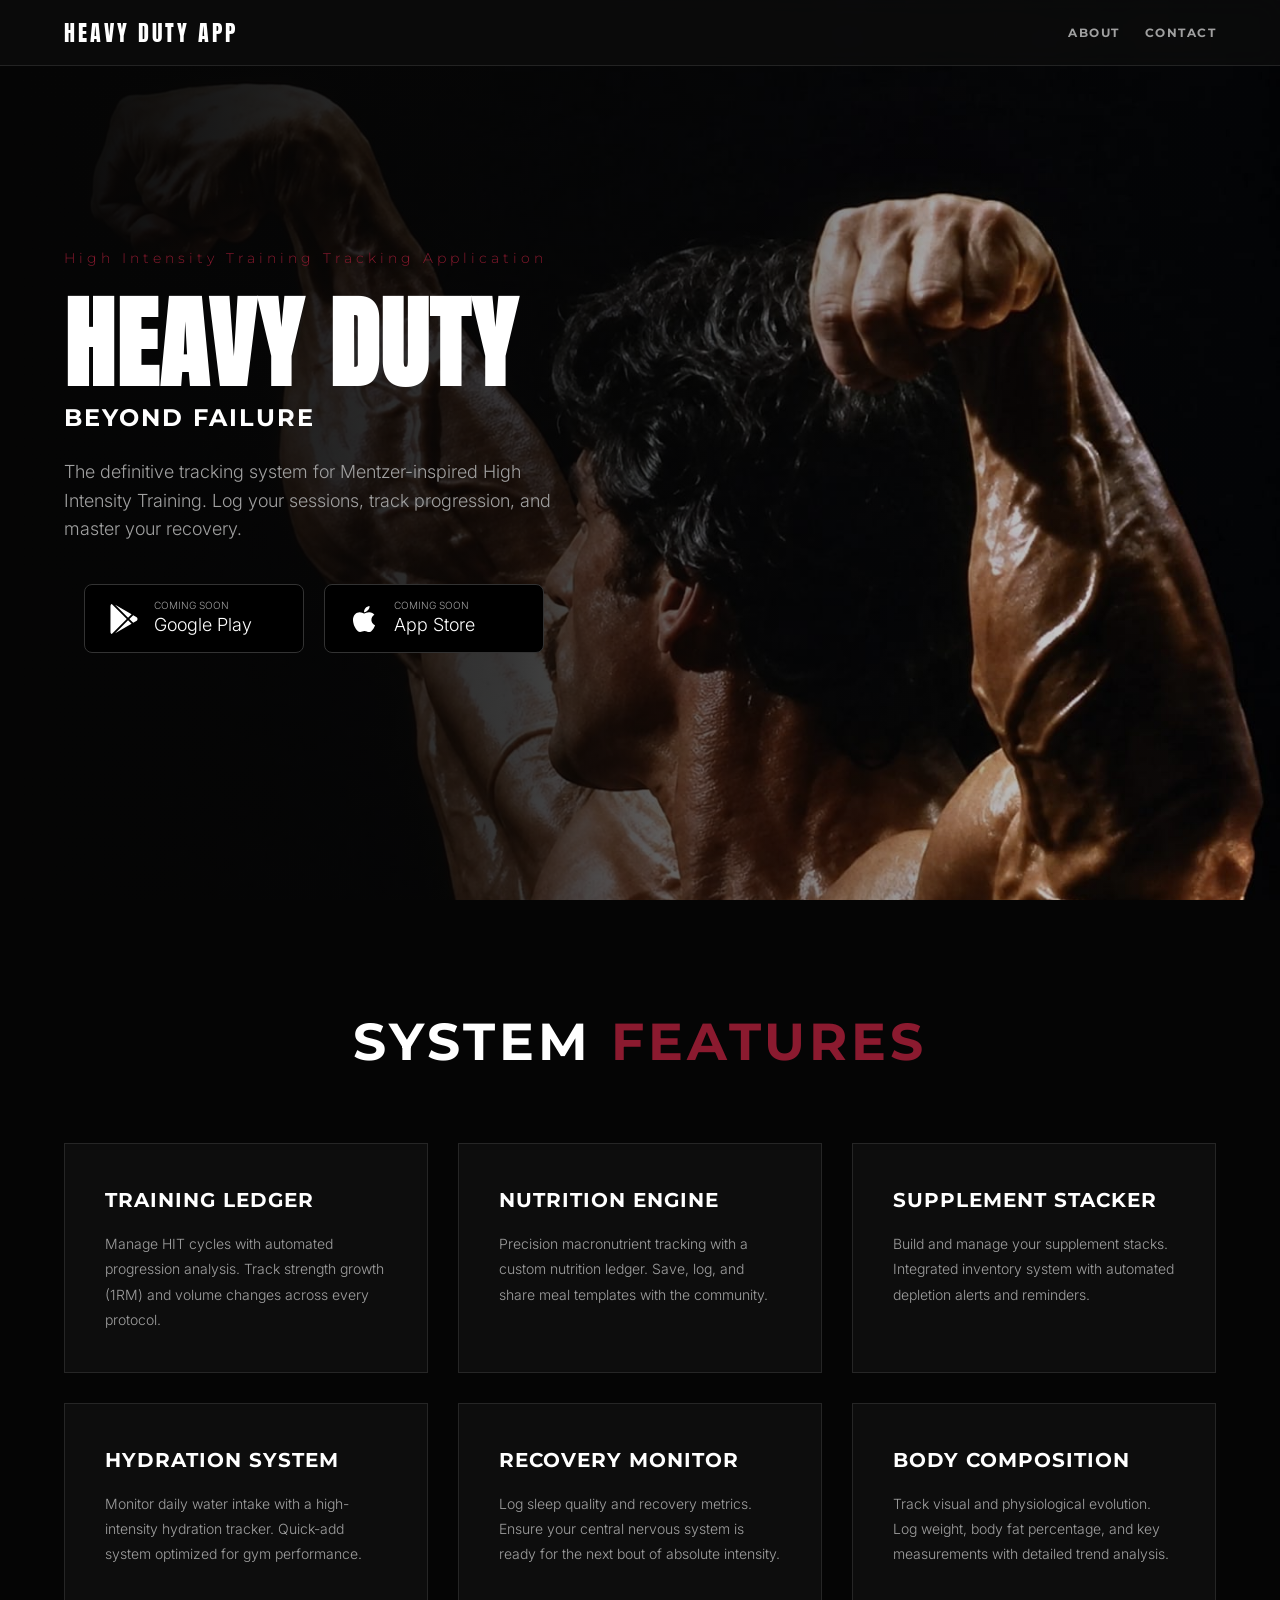
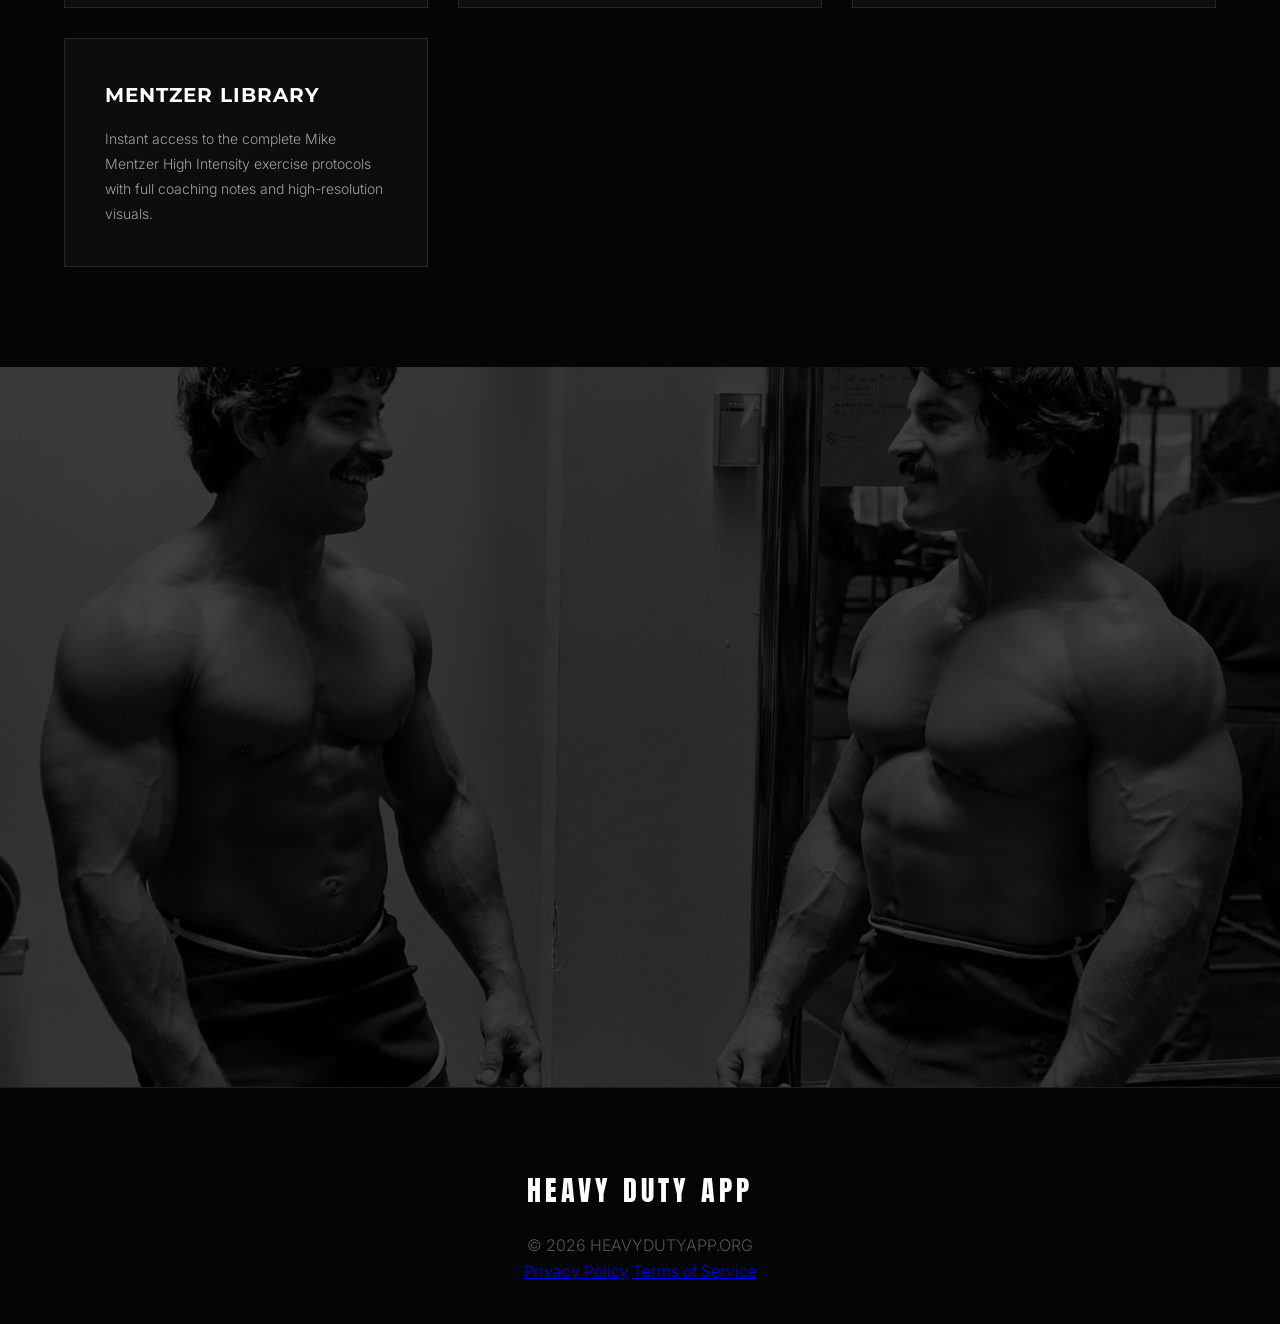
==== commit c8ca729d: "UI: Implement 'Art Direction' for Hero and Ideology sections to show entire photos on mobile" ====
--- a/index.html
+++ b/index.html
@@ -17,7 +17,10 @@
     </nav>
 
     <header class="hero">
-        <img src="assets/img/mike double biceps.jpeg" alt="Mike Mentzer" class="hero-image">
+        <picture class="hero-picture">
+            <source srcset="assets/img/mike double biceps mobile.jpeg" media="(max-width: 768px)">
+            <img src="assets/img/mike double biceps.jpeg" alt="Mike Mentzer" class="hero-image">
+        </picture>
         <div class="hero-overlay"></div>
         <div class="hero-content">
             <span class="sub-logo">High Intensity Training Tracking Application</span>
@@ -81,7 +84,13 @@
         </div>
     </section>
 
-    <section id="philosophy" class="ideology-section bg-philosophy">
+    <section id="philosophy" class="ideology-section">
+        <div class="ideology-bg">
+            <picture>
+                <source srcset="assets/img/mike and ray mentzer mobile.jpeg" media="(max-width: 768px)">
+                <img src="assets/img/mike and ray mentzer.jpeg" alt="Mike and Ray Mentzer">
+            </picture>
+        </div>
         <div class="container">
             <h2 class="section-title">THE <span>IDEOLOGY</span></h2>
             <p class="quote">"It is only through intensity of effort that the muscle is compelled to grow."</p>
--- a/css/styles.css
+++ b/css/styles.css
@@ -293,10 +293,25 @@
     display: flex;
     align-items: center;
     justify-content: center;
-    background-attachment: fixed;
-    background-size: cover;
-    background-position: center;
     text-align: center;
+    background-color: var(--bg-black);
+    overflow: hidden;
+}
+
+.ideology-bg {
+    position: absolute;
+    top: 0;
+    left: 0;
+    width: 100%;
+    height: 100%;
+    z-index: 1;
+}
+
+.ideology-bg img {
+    width: 100%;
+    height: 100%;
+    object-fit: cover;
+    object-position: center;
 }
 
 .ideology-section::after {
@@ -307,13 +322,21 @@
     width: 100%;
     height: 100%;
     background: rgba(0, 0, 0, 0.75);
-    z-index: 1;
-}
-
-.ideology-section .container {
-    position: relative;
     z-index: 2;
-    max-width: 800px;
+}
+
+@media (max-width: 768px) {
+    .ideology-bg img {
+        object-fit: contain; /* SHOW ENTIRE PHOTO ON MOBILE */
+        object-position: top center;
+    }
+    .ideology-section {
+        min-height: auto;
+        padding-top: 0;
+    }
+    .ideology-section .container {
+        padding-top: 320px; /* Push content below the 'contained' image */
+    }
 }
 
 .ideology-section .quote {
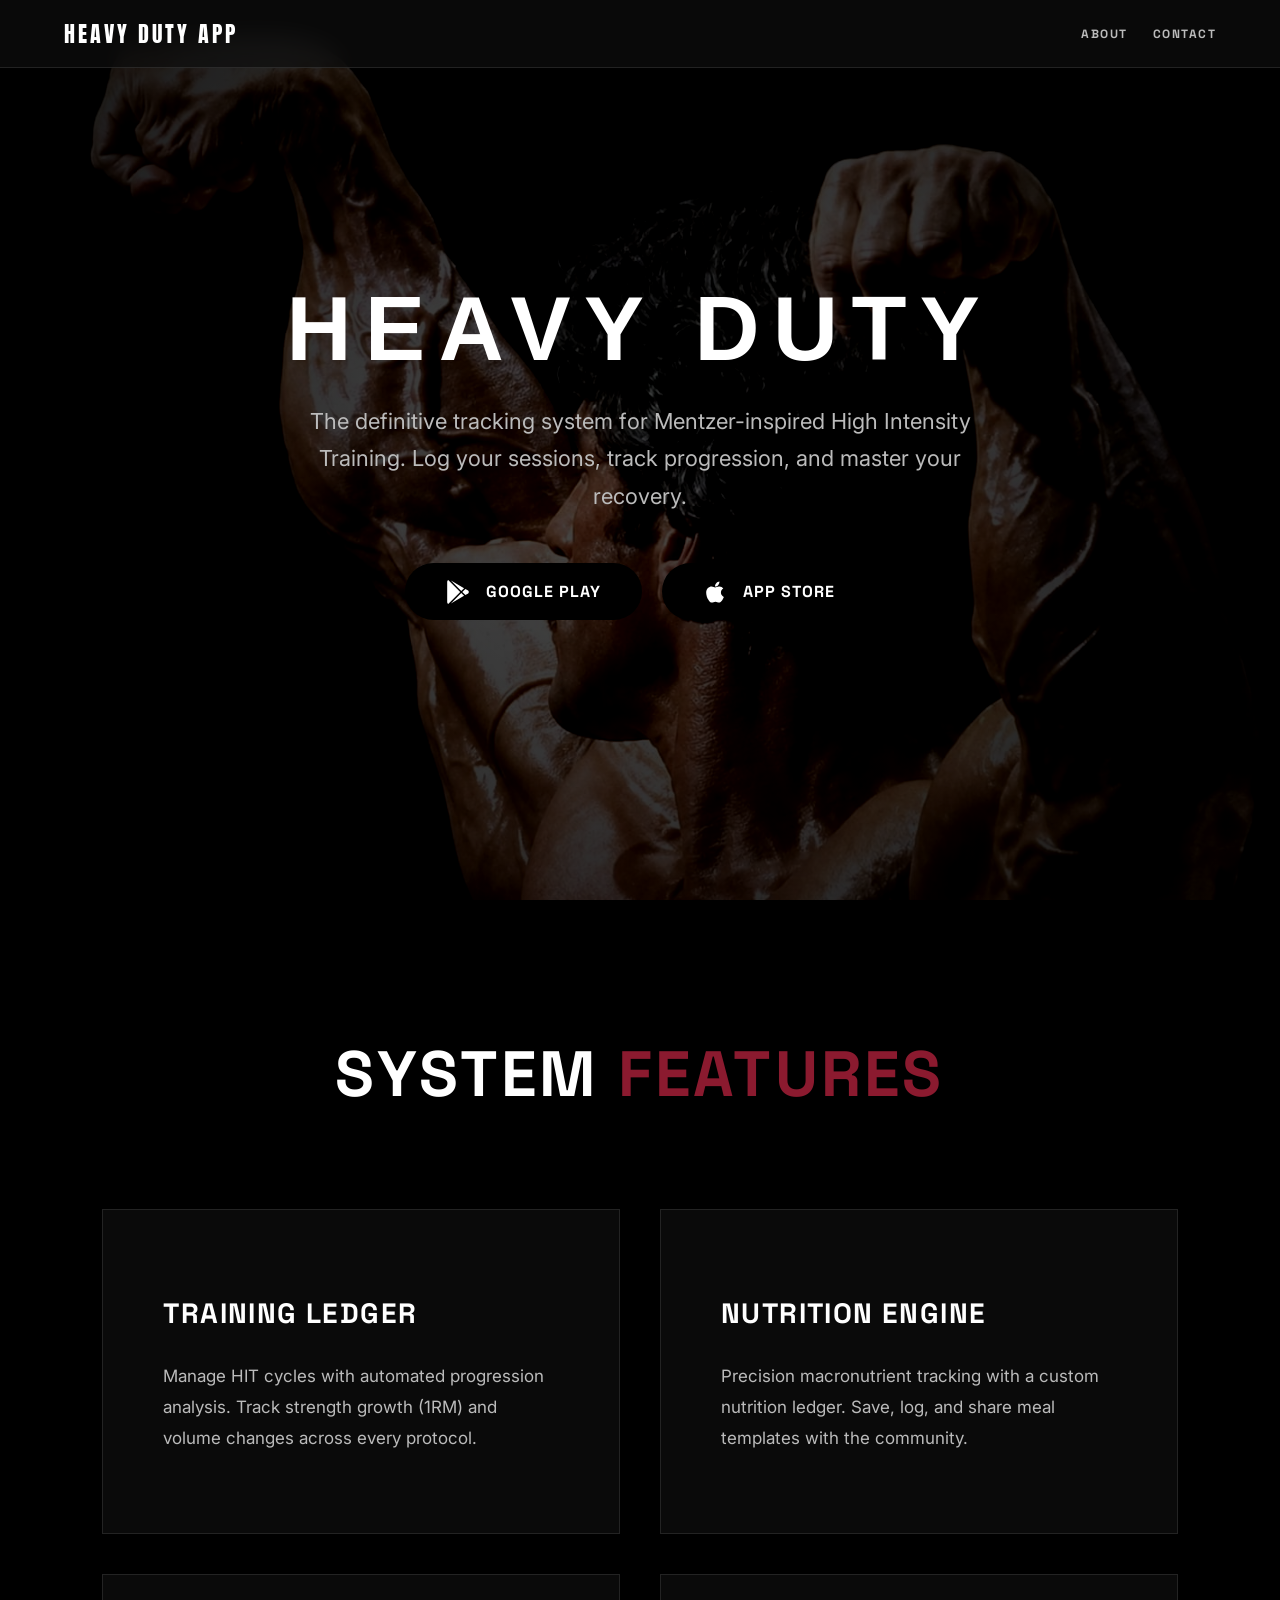
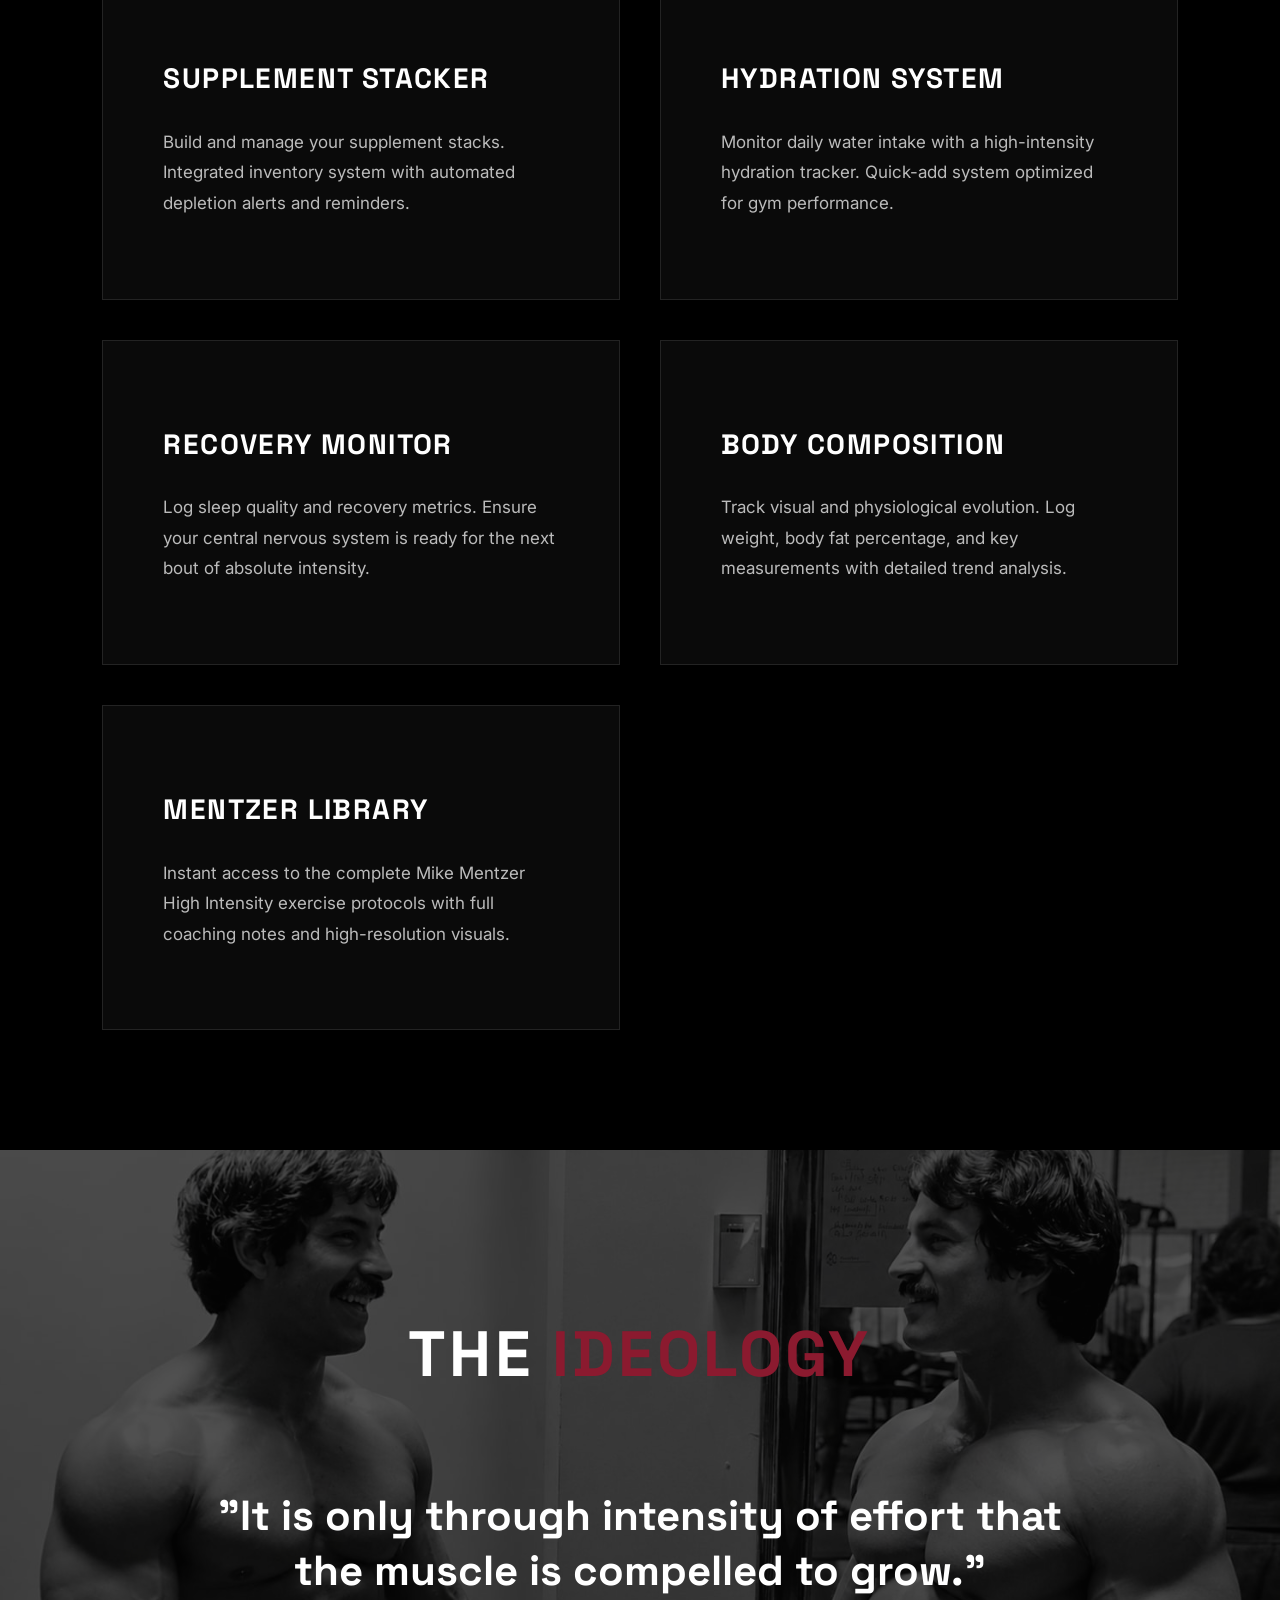
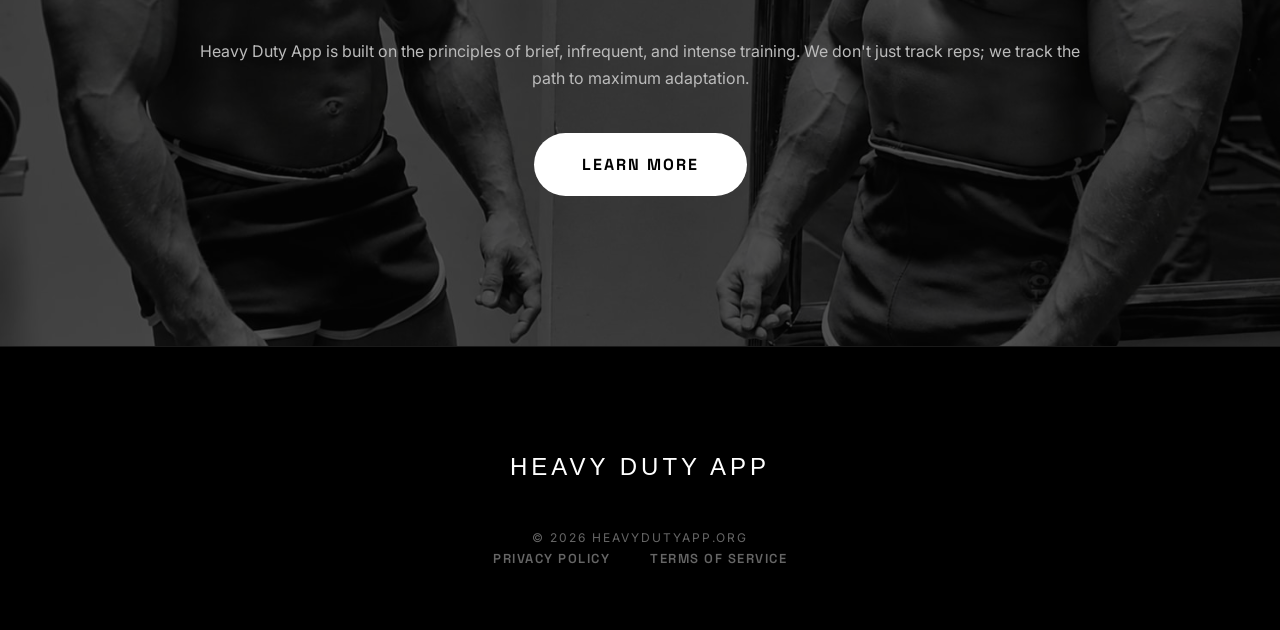
==== commit ffa005fa: "Ultra-Premium Cinematic Dark Design Overhaul" ====
--- a/index.html
+++ b/index.html
@@ -18,14 +18,12 @@
 
     <header class="hero">
         <picture class="hero-picture">
-            <source srcset="assets/img/mike double biceps mobile.jpeg" media="(max-width: 768px)">
-            <img src="assets/img/mike double biceps.jpeg" alt="Mike Mentzer" class="hero-image">
+            <source srcset="assets/img/mobile/mike double biceps mobile.jpeg" media="(max-width: 768px)">
+            <img src="assets/img/desktop/mike double biceps.jpeg" alt="Mike Mentzer" class="hero-image">
         </picture>
         <div class="hero-overlay"></div>
         <div class="hero-content">
-            <span class="sub-logo">High Intensity Training Tracking Application</span>
             <h1>HEAVY DUTY</h1>
-            <h2>BEYOND FAILURE</h2>
             <p>The definitive tracking system for Mentzer-inspired High Intensity Training. Log your sessions, track progression, and master your recovery.</p>
             <div class="store-buttons">
                 <a href="#" class="btn-store">
@@ -33,8 +31,7 @@
                         <path d="M325.3 234.3L104.6 13l280.8 161.2-60.1 60.1zM47 0C34 6.8 25.3 19.2 25.3 35.3v441.3c0 16.1 8.7 28.5 21.7 35.3l256.6-256L47 0zm425.2 225.6l-58.9-34.1-65.7 64.5 65.7 64.5 60.1-34.1c18-14.3 18-46.5-1.2-60.8zM104.6 499l280.8-161.2-60.1-60.1L104.6 499z"/>
                     </svg>
                     <div class="btn-store-content">
-                        <span class="btn-store-subtitle">Coming Soon</span>
-                        <span class="btn-store-title">Google Play</span>
+                        <span class="btn-store-title">GOOGLE PLAY</span>
                     </div>
                 </a>
                 <a href="#" class="btn-store">
@@ -42,8 +39,7 @@
                         <path d="M318.7 268.7c-.2-36.7 16.4-64.4 50-84.8-18.8-26.9-47.2-41.7-84.7-44.6-35.5-2.8-74.3 20.7-88.5 20.7-15 0-49.4-19.7-76.4-19.7C63.3 141.2 4 184.8 4 273.5q0 39.3 14.4 81.2c12.8 36.7 59 126.7 107.2 125.2 25.2-.6 43-17.9 75.8-17.9 31.8 0 48.3 17.9 76.4 17.9 48.6-.7 90.4-82.5 102.6-119.3-65.2-30.7-61.7-90-61.7-91.9zm-56.6-164.2c27.3-32.4 24.8-61.9 24-72.5-24.1 1.4-52 16.4-67.9 34.9-17.5 19.8-27.8 44.3-25.6 71.9 26.1 2 49.9-11.4 69.5-34.3z"/>
                     </svg>
                     <div class="btn-store-content">
-                        <span class="btn-store-subtitle">Coming Soon</span>
-                        <span class="btn-store-title">App Store</span>
+                        <span class="btn-store-title">APP STORE</span>
                     </div>
                 </a>
             </div>
@@ -87,8 +83,8 @@
     <section id="philosophy" class="ideology-section">
         <div class="ideology-bg">
             <picture>
-                <source srcset="assets/img/mike and ray mentzer mobile.jpeg" media="(max-width: 768px)">
-                <img src="assets/img/mike and ray mentzer.jpeg" alt="Mike and Ray Mentzer">
+                <source srcset="assets/img/mobile/mike and ray mentzer mobile.jpeg" media="(max-width: 768px)">
+                <img src="assets/img/desktop/mike and ray mentzer.jpeg" alt="Mike and Ray Mentzer">
             </picture>
         </div>
         <div class="container">
--- a/css/styles.css
+++ b/css/styles.css
@@ -1,33 +1,33 @@
 /*
-   HEAVY DUTY APP - OFFICIAL DESIGN SYSTEM
-   Elite Tech-Industrial Aesthetic
+   HEAVY DUTY APP - ULTRA-PREMIUM CINEMATIC DARK
+   Redesigned 2026
 */
 
-@import url('https://fonts.googleapis.com/css2?family=Anton&family=Montserrat:wght@700&family=Inter:wght@300;400&display=swap');
+@import url('https://fonts.googleapis.com/css2?family=Anton&family=Syncopate:wght@700&family=Space+Grotesk:wght@600;700&family=Inter:wght@400&display=swap');
 
 :root {
     /* Color Palette */
-    --bg-black: #050505;
-    --surface-dark: #0D0D0D;
+    --bg-black: #000000;
+    --surface-dark: #0A0A0A;
+    --surface-light: #111111;
     --accent-red: #8B1A2F;
-    --accent-red-hover: #A01D35;
     --text-primary: #FFFFFF;
-    --text-secondary: #A0A0A0;
-    --text-muted: #555555;
+    --text-secondary: #BBBBBB;
+    --text-muted: #666666;
 
     /* Typography */
-    --font-brand: 'Anton', sans-serif;
-    --font-heading: 'Montserrat', sans-serif;
+    --font-h1: 'Syncopate', sans-serif;
+    --font-h2: 'Space Grotesk', sans-serif;
     --font-body: 'Inter', sans-serif;
 
-    /* Glassmorphism */
+    /* Glassmorphism - KEPT EXACTLY AS IT WAS */
     --glass-bg: rgba(13, 13, 13, 0.7);
     --glass-border: rgba(255, 255, 255, 0.1);
     --glass-blur: blur(12px);
 
     /* Spacing */
-    --section-padding: 100px 5%;
-    --section-padding-mobile: 60px 20px;
+    --section-padding: 120px 8%;
+    --section-padding-mobile: 80px 24px;
 }
 
 * {
@@ -38,36 +38,40 @@
 
 html {
     scroll-behavior: smooth;
+    background-color: var(--bg-black);
 }
 
 body {
     background-color: var(--bg-black);
     color: var(--text-primary);
     font-family: var(--font-body);
-    font-weight: 300;
-    line-height: 1.6;
+    font-weight: 400;
+    line-height: 1.7;
     overflow-x: hidden;
+    -webkit-font-smoothing: antialiased;
 }
 
 /* Typography Defaults */
-h1, .nav-logo, .btn-title {
-    font-family: var(--font-brand);
+h1 {
+    font-family: var(--font-h1);
+    font-weight: 700;
     text-transform: uppercase;
-    letter-spacing: 2px;
-}
-
-h2, h3, .nav-links a {
-    font-family: var(--font-heading);
+    letter-spacing: 0.15em;
+    line-height: 1.1;
+}
+
+h2, h3 {
+    font-family: var(--font-h2);
+    font-weight: 700;
     text-transform: uppercase;
-    font-weight: 700;
+    letter-spacing: 0.05em;
 }
 
 p {
-    font-size: 16px;
     color: var(--text-secondary);
 }
 
-/* Navigation - Glassmorphism */
+/* Navigation - Glassmorphism (KEPT EXACTLY) */
 nav {
     display: flex;
     justify-content: space-between;
@@ -85,10 +89,12 @@
 }
 
 .nav-logo {
+    font-family: 'Anton', sans-serif; /* Fallback to Anton or keep brand logo font if specific */
     font-size: 22px;
     text-decoration: none;
     color: var(--text-primary);
     letter-spacing: 3px;
+    text-transform: uppercase;
 }
 
 .nav-links {
@@ -99,181 +105,130 @@
 .nav-links a {
     text-decoration: none;
     color: var(--text-secondary);
+    font-family: var(--font-h2);
     font-size: 12px;
+    font-weight: 700;
+    text-transform: uppercase;
     letter-spacing: 1.5px;
     transition: color 0.3s, transform 0.3s;
 }
 
 .nav-links a:hover {
-    color: var(--accent-red);
-    transform: translateY(-1px);
+    color: var(--text-primary);
 }
 
 @media (max-width: 768px) {
     nav {
         padding: 15px 20px;
     }
-    .nav-logo {
-        font-size: 18px;
-    }
-    .nav-links {
-        gap: 15px;
-    }
-}
-
-/* Hero Section */
+}
+
+/* Hero Section - Centered Editorial */
 .hero {
     position: relative;
-    height: 100vh;
+    min-height: 100vh;
     width: 100%;
     display: flex;
     align-items: center;
+    justify-content: center;
+    text-align: center;
     overflow: hidden;
-    background-color: var(--bg-black);
-}
-
-.hero-image {
+}
+
+.hero-picture {
     position: absolute;
     top: 0;
-    right: 0;
+    left: 0;
+    width: 100%;
+    height: 100%;
+    z-index: 1;
+}
+
+.hero-image {
     width: 100%;
     height: 100%;
     object-fit: cover;
-    object-position: top center;
-    z-index: 1;
-}
-
-/* Sophisticated gradient overlay for mobile & desktop */
+    object-position: center;
+    filter: brightness(0.4) contrast(1.2);
+}
+
 .hero-overlay {
     position: absolute;
     top: 0;
     left: 0;
     width: 100%;
     height: 100%;
-    background: linear-gradient(90deg, rgba(5,5,5,1) 0%, rgba(5,5,5,0.8) 40%, rgba(5,5,5,0) 100%);
+    background: radial-gradient(circle, rgba(0,0,0,0.2) 0%, rgba(0,0,0,0.8) 100%);
     z-index: 2;
 }
 
 .hero-content {
     position: relative;
     z-index: 3;
-    padding: 0 5%;
+    max-width: 1000px;
+    padding: 40px 24px;
+}
+
+.hero h1 {
+    font-size: clamp(36px, 8vw, 90px);
+    margin-bottom: 24px;
+}
+
+.hero p {
+    font-size: clamp(16px, 2vw, 22px);
     max-width: 700px;
-}
-
-.hero h1 {
-    font-size: clamp(50px, 10vw, 100px);
-    line-height: 0.9;
-    margin-bottom: 10px;
-    color: var(--text-primary);
-}
-
-.hero .sub-logo {
-    font-family: var(--font-heading);
-    color: var(--accent-red);
-    font-size: 14px;
-    letter-spacing: 4px;
-    margin-bottom: 30px;
-    display: block;
-}
-
-.hero h2 {
-    font-size: 24px;
-    letter-spacing: 2px;
-    margin-bottom: 20px;
-}
-
-.hero p {
-    font-size: 18px;
-    max-width: 500px;
-    margin-bottom: 40px;
-}
-
-@media (max-width: 1024px) {
-    .hero-image {
-        object-position: 70% top;
-    }
-    .hero-overlay {
-        background: linear-gradient(0deg, rgba(5,5,5,1) 20%, rgba(5,5,5,0.4) 100%);
-    }
-    .hero {
-        align-items: flex-end;
-        padding-bottom: 80px;
-    }
-    .hero-content {
-        text-align: center;
-        max-width: 100%;
-        width: 100%;
-        padding: 0 20px;
-    }
-    .hero p {
-        margin: 0 auto 40px;
-    }
-}
-
-/* Sections */
+    margin: 0 auto 48px;
+    color: var(--text-secondary);
+}
+
+/* Features Grid - Large & Spacious */
 section {
     padding: var(--section-padding);
 }
 
 .section-title {
-    font-size: clamp(32px, 5vw, 52px);
-    text-align: center;
-    margin-bottom: 60px;
-    letter-spacing: 4px;
+    font-size: clamp(32px, 5vw, 64px);
+    text-align: center;
+    margin-bottom: 80px;
 }
 
 .section-title span {
     color: var(--accent-red);
 }
 
-/* Features Grid */
 .features-grid {
     display: grid;
-    grid-template-columns: repeat(auto-fit, minmax(320px, 1fr));
-    gap: 30px;
-    max-width: 1400px;
+    grid-template-columns: repeat(auto-fit, minmax(400px, 1fr));
+    gap: 40px;
+    max-width: 1600px;
     margin: 0 auto;
 }
 
 .feature-card {
     background: var(--surface-dark);
-    padding: 40px;
+    padding: 80px 60px;
     border: 1px solid var(--glass-border);
-    transition: all 0.4s cubic-bezier(0.165, 0.84, 0.44, 1);
-    position: relative;
-    overflow: hidden;
-}
-
-.feature-card::before {
-    content: '';
-    position: absolute;
-    top: 0;
-    left: 0;
-    width: 2px;
-    height: 0;
-    background: var(--accent-red);
-    transition: all 0.4s ease;
+    transition: all 0.5s cubic-bezier(0.2, 0.8, 0.2, 1);
+    display: flex;
+    flex-direction: column;
+    justify-content: center;
+    position: relative;
 }
 
 .feature-card:hover {
-    transform: translateY(-10px);
+    background: var(--surface-light);
     border-color: rgba(255, 255, 255, 0.2);
-    background: rgba(255, 255, 255, 0.02);
-}
-
-.feature-card:hover::before {
-    height: 100%;
+    transform: translateY(-8px);
 }
 
 .feature-card h3 {
-    font-size: 20px;
-    margin-bottom: 15px;
-    letter-spacing: 1px;
+    font-size: 28px;
+    margin-bottom: 24px;
+    color: #fff;
 }
 
 .feature-card p {
-    font-size: 14px;
+    font-size: 17px;
     line-height: 1.8;
 }
 
@@ -284,18 +239,65 @@
     .features-grid {
         grid-template-columns: 1fr;
     }
+    .feature-card {
+        padding: 60px 40px;
+    }
+}
+
+/* Store Buttons - Minimalist Pill */
+.store-buttons {
+    display: flex;
+    flex-wrap: wrap;
+    gap: 20px;
+    justify-content: center;
+}
+
+.btn-store {
+    display: flex;
+    align-items: center;
+    justify-content: center;
+    background: #000;
+    color: #fff;
+    padding: 14px 40px;
+    border-radius: 100px;
+    text-decoration: none;
+    transition: all 0.3s ease;
+    border: 1px solid transparent;
+}
+
+.btn-store:hover {
+    background: #111;
+    transform: translateY(-2px);
+}
+
+.btn-store svg {
+    width: 24px;
+    height: 24px;
+    margin-right: 16px;
+    fill: #fff;
+}
+
+.btn-store-content {
+    text-align: left;
+}
+
+.btn-store-subtitle {
+    display: none; /* Simplify for pill design */
+}
+
+.btn-store-title {
+    font-family: var(--font-h2);
+    font-weight: 700;
+    font-size: 16px;
+    letter-spacing: 1px;
 }
 
 /* Ideology Section */
 .ideology-section {
     position: relative;
-    min-height: 80vh;
-    display: flex;
-    align-items: center;
-    justify-content: center;
-    text-align: center;
-    background-color: var(--bg-black);
-    overflow: hidden;
+    padding: 150px 8%;
+    text-align: center;
+    background: #050505;
 }
 
 .ideology-bg {
@@ -304,284 +306,127 @@
     left: 0;
     width: 100%;
     height: 100%;
-    z-index: 1;
+    opacity: 0.3;
 }
 
 .ideology-bg img {
     width: 100%;
     height: 100%;
     object-fit: cover;
-    object-position: center;
-}
-
-.ideology-section::after {
+}
+
+.ideology-section .container {
+    position: relative;
+    z-index: 10;
+    max-width: 900px;
+    margin: 0 auto;
+}
+
+.ideology-section .quote {
+    font-family: var(--font-h2);
+    font-size: clamp(24px, 4vw, 42px);
+    font-weight: 700;
+    line-height: 1.3;
+    margin-bottom: 40px;
+    color: #fff;
+}
+
+/* Standard Buttons */
+.btn {
+    display: inline-block;
+    padding: 18px 48px;
+    background: var(--text-primary);
+    color: var(--bg-black);
+    text-decoration: none;
+    font-family: var(--font-h2);
+    font-weight: 700;
+    text-transform: uppercase;
+    letter-spacing: 2px;
+    border-radius: 100px;
+    transition: all 0.3s ease;
+}
+
+.btn:hover {
+    background: var(--text-secondary);
+    transform: scale(1.02);
+}
+
+/* Page Header */
+.page-header {
+    min-height: 70vh;
+    display: flex;
+    align-items: center;
+    justify-content: center;
+    background-size: cover;
+    background-position: center;
+    position: relative;
+    text-align: center;
+    padding: 100px 5%;
+}
+
+.page-header::before {
     content: '';
     position: absolute;
     top: 0;
     left: 0;
     width: 100%;
     height: 100%;
-    background: rgba(0, 0, 0, 0.75);
+    background: rgba(0,0,0,0.7);
+}
+
+.page-header h1 {
+    position: relative;
     z-index: 2;
-}
-
-@media (max-width: 768px) {
-    .ideology-bg img {
-        object-fit: contain; /* SHOW ENTIRE PHOTO ON MOBILE */
-        object-position: top center;
-    }
-    .ideology-section {
-        min-height: auto;
-        padding-top: 0;
-    }
-    .ideology-section .container {
-        padding-top: 320px; /* Push content below the 'contained' image */
-    }
-}
-
-.ideology-section .quote {
-    font-size: clamp(24px, 4vw, 36px);
-    font-style: italic;
-    font-weight: 300;
-    margin-bottom: 30px;
-    color: var(--text-primary);
-    line-height: 1.4;
-}
-
-.ideology-section p:not(.quote) {
-    font-size: 18px;
-    margin-bottom: 40px;
-}
-
-/* Store Buttons */
-.store-buttons {
-    display: flex;
-    flex-wrap: wrap;
-    gap: 20px;
-    justify-content: center;
-}
-
-.btn-store {
-    display: flex;
-    align-items: center;
-    background: #000;
-    border: 1px solid #333;
-    padding: 12px 24px;
-    border-radius: 8px;
-    text-decoration: none;
-    transition: all 0.3s ease;
-    min-width: 220px;
-}
-
-.btn-store:hover {
-    border-color: var(--accent-red);
-    background: #0a0a0a;
-}
-
-.btn-store svg {
-    width: 30px;
-    height: 30px;
-    margin-right: 15px;
-    fill: #fff;
-}
-
-.btn-store-content {
-    display: flex;
-    flex-direction: column;
-}
-
-.btn-store-subtitle {
-    font-size: 10px;
-    color: var(--text-secondary);
-    text-transform: uppercase;
-}
-
-.btn-store-title {
-    font-size: 18px;
-    color: #fff;
-    margin-top: -2px;
-}
-
-/* Standard Buttons */
-.btn {
-    display: inline-block;
-    padding: 16px 40px;
-    background: var(--accent-red);
-    color: #fff;
-    text-decoration: none;
-    font-family: var(--font-heading);
-    font-weight: 700;
-    text-transform: uppercase;
-    letter-spacing: 2px;
-    transition: all 0.3s ease;
-    border: none;
-    cursor: pointer;
-}
-
-.btn:hover {
-    background: var(--accent-red-hover);
-    transform: scale(1.05);
-}
-
-.btn-outline {
-    background: transparent;
-    border: 1px solid var(--accent-red);
-}
-
-.btn-outline:hover {
-    background: var(--accent-red);
-}
-
-/* Page Header */
-.page-header {
-    height: 60vh;
-    display: flex;
-    align-items: center;
-    justify-content: center;
-    background-size: cover;
-    background-position: center;
-    position: relative;
-    text-align: center;
-}
-
-.page-header::after {
-    content: '';
-    position: absolute;
-    top: 0;
-    left: 0;
-    width: 100%;
-    height: 100%;
-    background: rgba(0,0,0,0.6);
-}
-
-.page-header .section-title {
-    position: relative;
-    z-index: 2;
+    font-size: clamp(32px, 6vw, 80px);
     margin-bottom: 0;
 }
 
 /* Page Content */
 .page-content {
-    max-width: 900px;
+    max-width: 1000px;
     margin: 0 auto;
-    padding: 80px 20px;
+    padding: 100px 24px;
 }
 
 .page-content h3 {
-    color: var(--accent-red);
-    margin: 40px 0 20px;
+    font-size: 24px;
+    margin: 60px 0 24px;
+    color: #fff;
 }
 
 .page-content p {
-    margin-bottom: 20px;
-    line-height: 1.8;
-}
-
-.page-content ul {
-    list-style: none;
-    margin-bottom: 30px;
-}
-
-.page-content li {
-    position: relative;
-    padding-left: 30px;
-    margin-bottom: 20px;
-    color: var(--text-secondary);
-}
-
-.page-content li::before {
-    content: '→';
-    position: absolute;
-    left: 0;
-    color: var(--accent-red);
-    font-weight: bold;
-}
-
-/* Contact Form */
-.contact-container {
-    max-width: 800px;
-    margin: -100px auto 100px;
-    position: relative;
-    z-index: 10;
-}
-
-.contact-form {
-    background: var(--surface-dark);
-    padding: 60px;
-    border: 1px solid var(--glass-border);
-    box-shadow: 0 50px 100px rgba(0,0,0,0.5);
-}
-
-.form-group {
-    margin-bottom: 30px;
-}
-
-.form-group label {
-    display: block;
-    font-family: var(--font-heading);
-    color: var(--accent-red);
-    font-size: 12px;
-    letter-spacing: 2px;
-    margin-bottom: 10px;
-}
-
-.form-group input, .form-group textarea {
-    width: 100%;
-    padding: 15px;
-    background: #000;
-    border: 1px solid #222;
-    color: #fff;
-    font-family: var(--font-body);
-    outline: none;
-    transition: border-color 0.3s;
-}
-
-.form-group input:focus, .form-group textarea:focus {
-    border-color: var(--accent-red);
-}
-
-.btn-submit {
-    width: 100%;
-    padding: 20px;
-    font-family: var(--font-brand);
+    margin-bottom: 24px;
+    font-size: 18px;
+}
+
+/* Footer */
+footer {
+    padding: 100px 8% 60px;
+    text-align: center;
+    border-top: 1px solid var(--glass-border);
+}
+
+.footer-logo {
+    font-family: var(--font-h1);
     font-size: 24px;
     letter-spacing: 4px;
-}
-
-@media (max-width: 768px) {
-    .contact-form {
-        padding: 40px 20px;
-    }
-    .contact-container {
-        margin-top: -50px;
-    }
-}
-
-/* Footer */
-footer {
-    padding: 80px 5% 40px;
-    text-align: center;
-    border-top: 1px solid var(--glass-border);
-}
-
-.footer-logo {
-    font-family: var(--font-brand);
-    font-size: 28px;
-    letter-spacing: 4px;
-    margin-bottom: 20px;
-}
-
-.footer-copyright { color: #555; margin-top: 10px; }
-    display: flex;
-    justify-content: center;
-    gap: 30px;
+    margin-bottom: 32px;
+}
+
+.footer-links {
+    display: flex;
+    justify-content: center;
+    gap: 40px;
 }
 
 .footer-links a {
     color: var(--text-muted);
     text-decoration: none;
-    font-size: 12px;
-    letter-spacing: 1px;
+    font-family: var(--font-h2);
+    font-size: 13px;
+    font-weight: 600;
+    text-transform: uppercase;
+    letter-spacing: 1.5px;
     transition: color 0.3s;
 }
 
@@ -589,114 +434,127 @@
     color: var(--text-primary);
 }
 
-/* Splash Screen override */
-#splash-screen-style {
-    display: none;
-}
-#splash {
-    display: none;
-}
-
-/* Formspree Messages */
-.fs-success {
-    display: none;
-    background: rgba(0, 255, 0, 0.1);
-    border: 1px solid #00FF00;
-    color: #00FF00;
+.footer-copyright {
+    margin-top: 40px;
+    font-size: 12px;
+    color: var(--text-muted);
+    letter-spacing: 2px;
+}
+
+/* Backgrounds */
+.bg-philosophy { background-image: url('../assets/img/desktop/mike and ray mentzer.jpeg'); }
+.bg-about { background-image: url('../assets/img/desktop/mike about .jpeg'); }
+.bg-contact { background-image: url('../assets/img/desktop/mike contact now.jpeg'); }
+.bg-privacy { background-image: url('../assets/img/desktop/mike and ray mentzer privacy.jpeg'); }
+.bg-terms { background-image: url('../assets/img/desktop/mike and ray mentzer terms.jpeg'); }
+
+/* Contact Form Overhaul */
+.contact-container {
+    max-width: 900px;
+    margin: 0 auto;
+}
+
+.contact-form {
+    background: var(--surface-dark);
+    padding: 80px;
+    border: 1px solid var(--glass-border);
+}
+
+.form-group {
+    margin-bottom: 40px;
+}
+
+.form-group label {
+    display: block;
+    font-family: var(--font-h2);
+    color: #fff;
+    font-size: 13px;
+    font-weight: 700;
+    letter-spacing: 2px;
+    margin-bottom: 16px;
+}
+
+.form-group input, .form-group textarea {
+    width: 100%;
     padding: 20px;
-    border-radius: 4px;
-    text-align: center;
-    margin-bottom: 20px;
-    font-family: var(--font-heading);
-    font-weight: 700;
-    letter-spacing: 1px;
-}
-
-.fs-error {
-    display: none;
-    background: rgba(255, 0, 0, 0.1);
-    border: 1px solid var(--accent-red);
-    color: var(--accent-red);
-    padding: 20px;
-    border-radius: 4px;
-    text-align: center;
-    margin-bottom: 20px;
-    font-family: var(--font-heading);
-    font-weight: 700;
-    letter-spacing: 1px;
-}
-
-.fs-field-error {
-    color: var(--accent-red);
-    font-size: 12px;
-    display: block;
-    margin-top: 5px;
-}
-
-/* Backgrounds */
-.bg-philosophy { background-image: url('../assets/img/mike and ray mentzer.jpeg'); }
-.bg-about { background-image: url('../assets/img/mike about .jpeg'); }
-.bg-contact { background-image: url('../assets/img/mike contact now.jpeg'); }
-.bg-privacy { background-image: url('../assets/img/mike and ray mentzer privacy.jpeg'); }
-.bg-terms { background-image: url('../assets/img/mike and ray mentzer terms.jpeg'); }
+    background: transparent;
+    border: 1px solid #333;
+    color: #fff;
+    font-family: var(--font-body);
+    font-size: 16px;
+    outline: none;
+    transition: border-color 0.3s;
+}
+
+.form-group input:focus, .form-group textarea:focus {
+    border-color: #fff;
+}
+
+.btn-submit {
+    width: 100%;
+    padding: 24px;
+    background: #fff;
+    color: #000;
+}
 
 /* Utility */
 .mt-40 { margin-top: 40px; }
 .text-center { text-align: center; }
-.text-muted-small { color: #555; font-size: 14px; letter-spacing: 2px; }
-.max-w-600 { max-width: 600px; margin-left: auto; margin-right: auto; }
-
-/* 404 & Shared Content Special Styling */
+.max-w-600 { max-width: 600px; margin: 0 auto; }
+
+/* Formspree */
+.fs-success, .fs-error {
+    padding: 24px;
+    margin-bottom: 40px;
+    font-family: var(--font-h2);
+    font-weight: 700;
+    text-align: center;
+}
+
+.fs-success { border: 1px solid #00FF00; color: #00FF00; }
+.fs-error { border: 1px solid var(--accent-red); color: var(--accent-red); }
+
+/* 404 & Shared Content */
 .centered-container {
     display: flex;
     flex-direction: column;
     align-items: center;
     justify-content: center;
     min-height: 100vh;
-    padding: 40px 20px;
+    padding: 40px;
     text-align: center;
 }
 
 .logo-large {
-    font-size: clamp(40px, 8vw, 60px);
-    margin-bottom: 40px;
-    color: #fff;
-    text-decoration: none;
+    font-size: clamp(30px, 6vw, 50px);
+    margin-bottom: 60px;
+}
+
+.shared-content-box {
+    max-width: 600px;
+    padding: 60px;
+    background: var(--surface-dark);
+    border: 1px solid var(--glass-border);
 }
 
 .icon-box {
-    width: 80px;
-    height: 80px;
-    background: rgba(139, 26, 47, 0.1);
+    width: 60px;
+    height: 60px;
     border: 1px solid var(--accent-red);
     display: flex;
     align-items: center;
     justify-content: center;
-    margin-bottom: 30px;
+    margin: 0 auto 30px;
 }
 
 .icon-box svg {
-    width: 40px;
-    height: 40px;
+    width: 30px;
+    height: 30px;
     fill: var(--accent-red);
-}
-
-.shared-content-box {
-    max-width: 450px;
-}
-
-.shared-content-box h1 {
-    font-size: 32px;
-    margin-bottom: 20px;
-    font-family: var(--font-heading);
-}
-
-.shared-content-box p {
-    margin-bottom: 40px;
 }
 
 .btn-full {
     display: block;
     width: 100%;
-    margin-bottom: 15px;
-}
+    margin-top: 24px;
+}
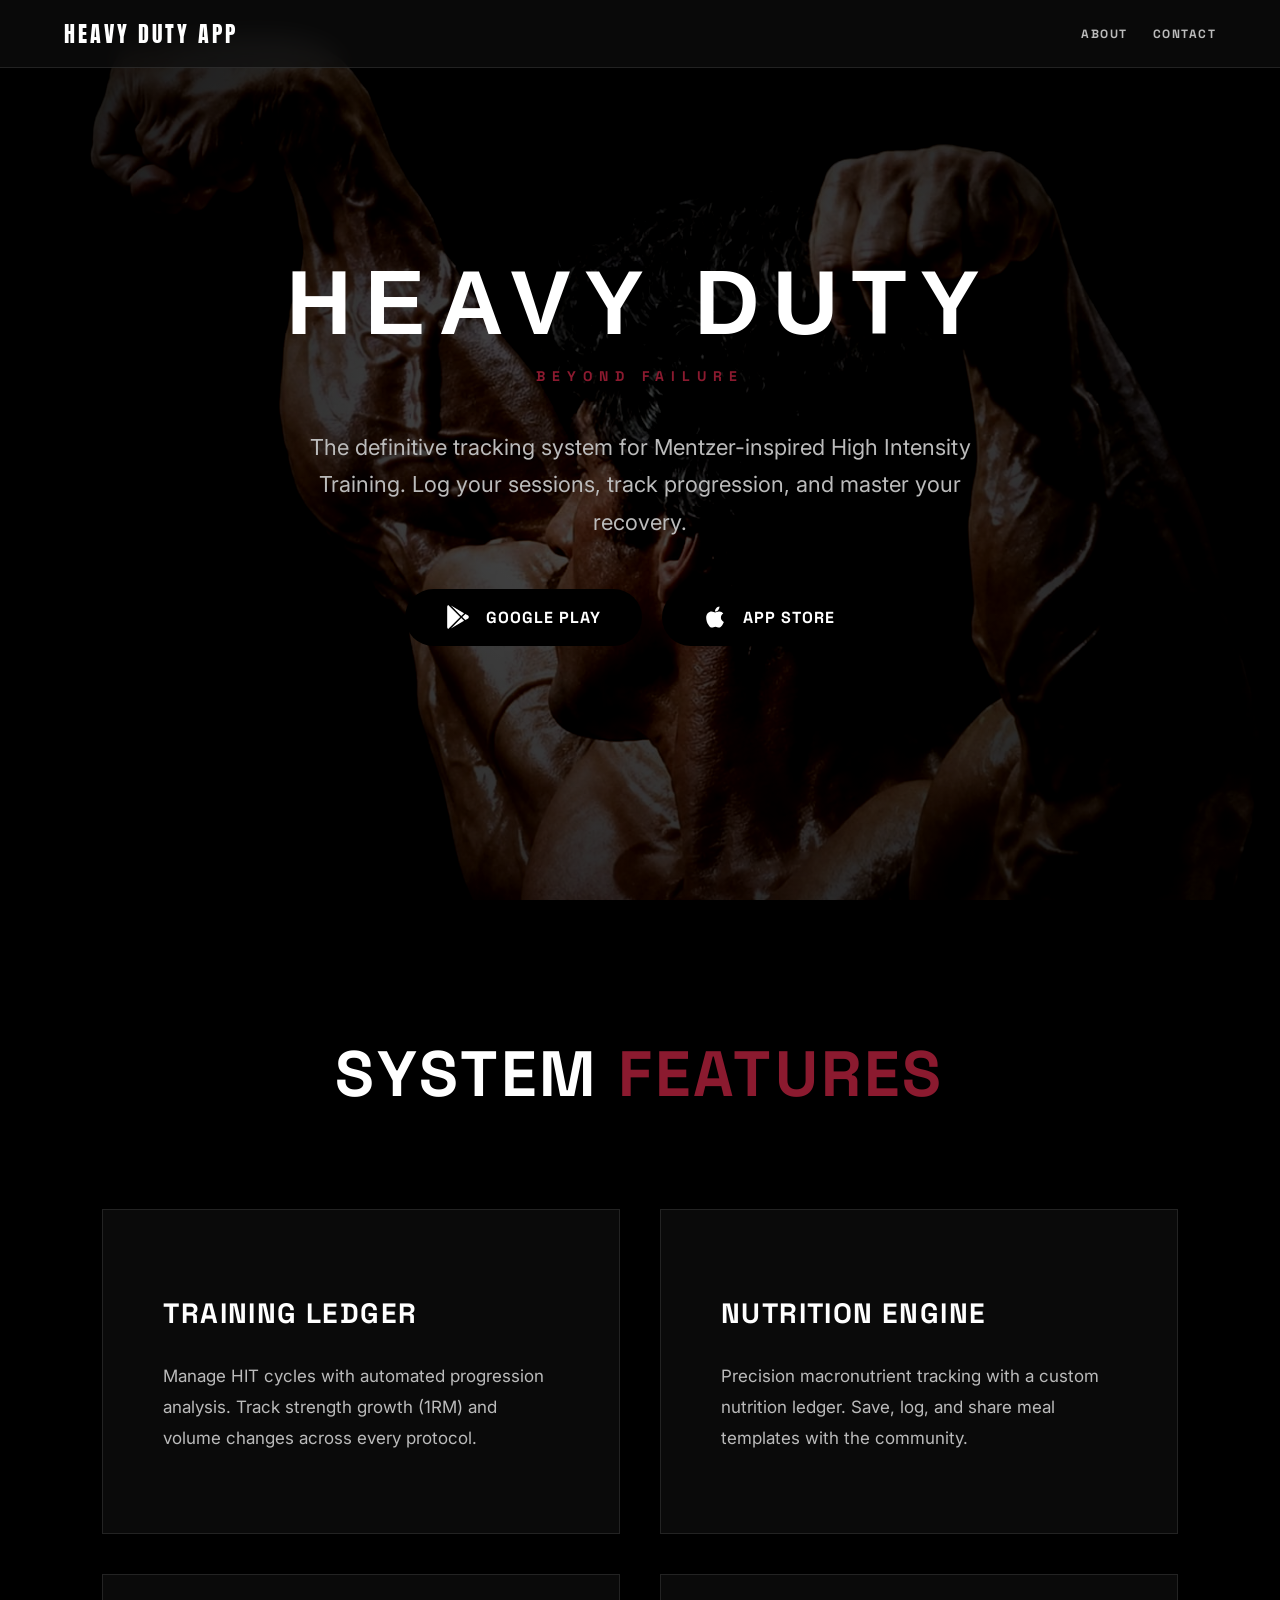
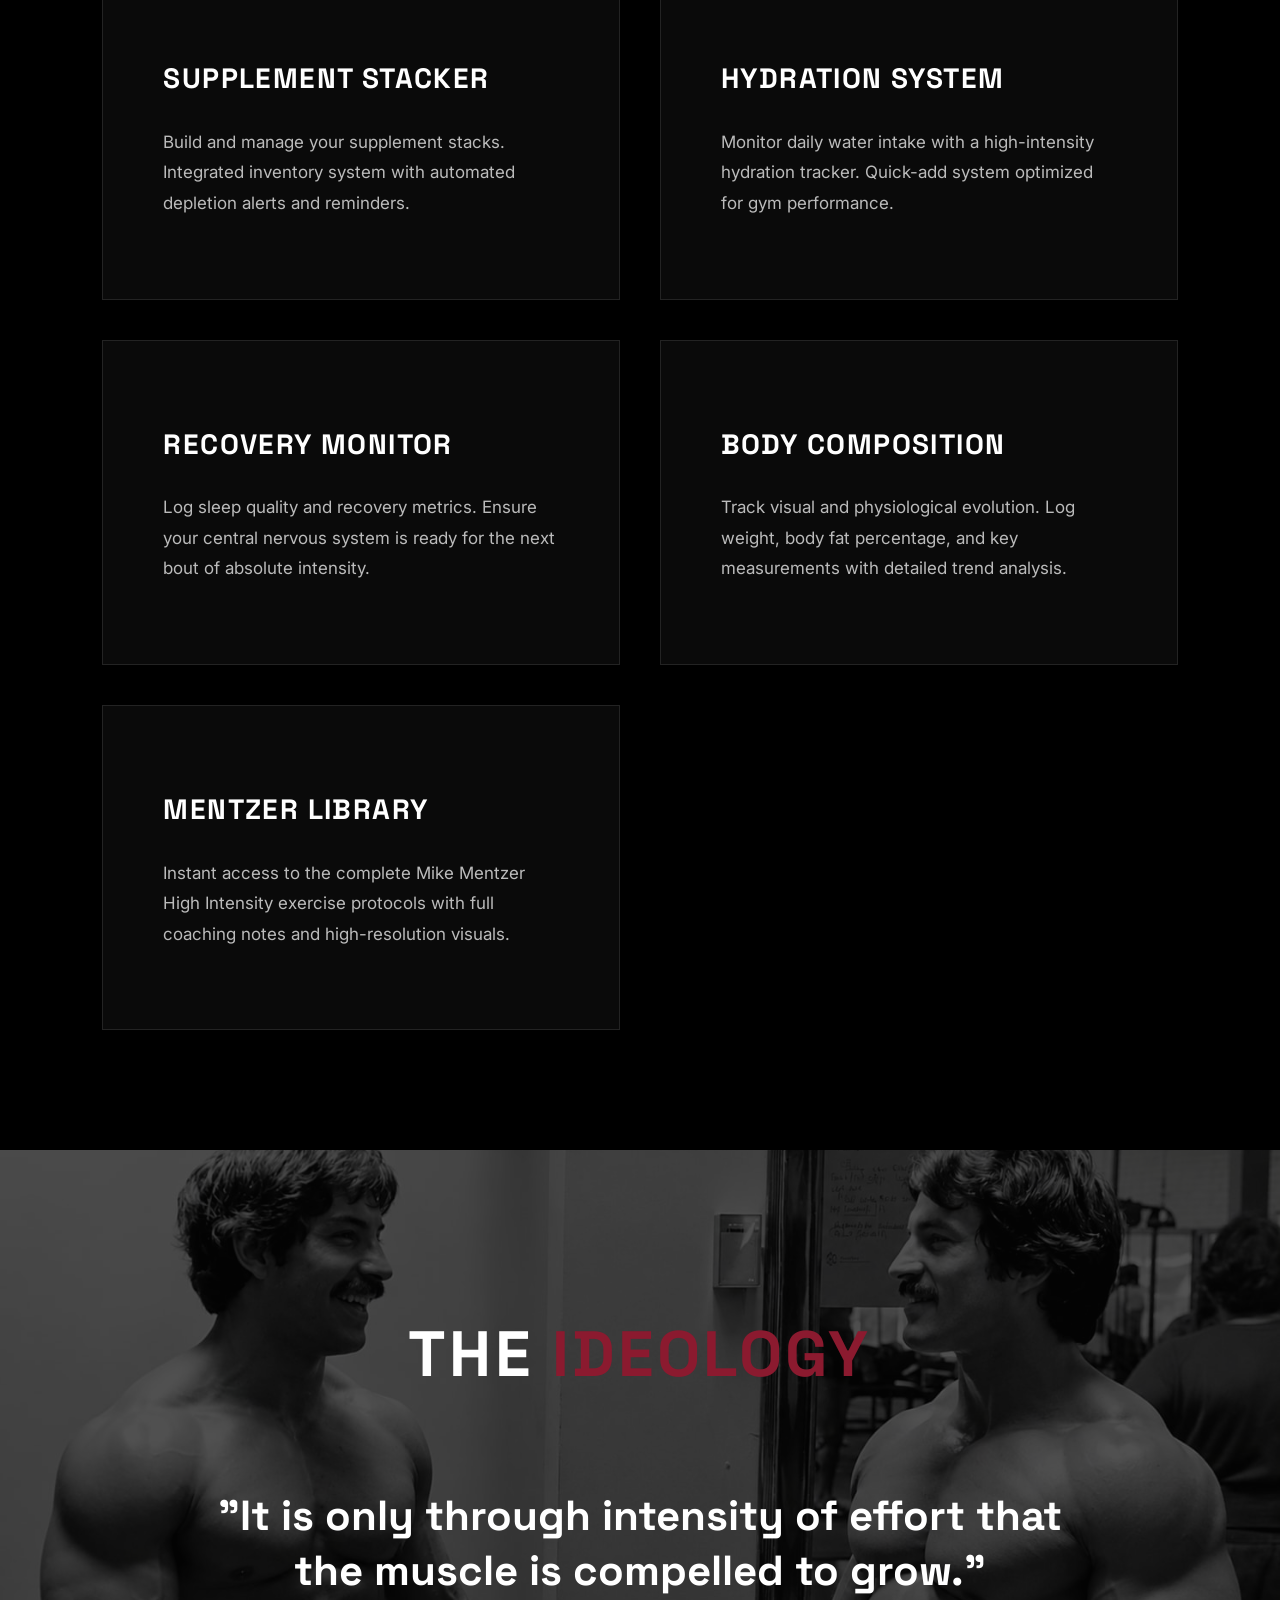
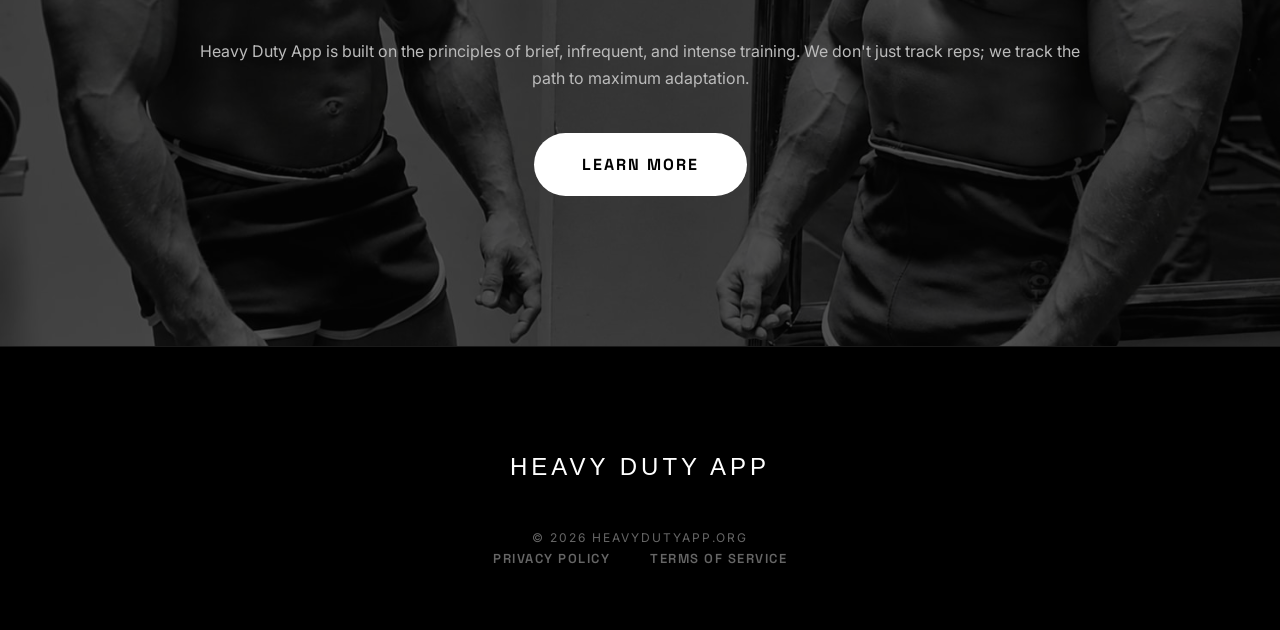
==== commit bb8d56cd: "Refine hero subtitle and remove inline styles" ====
--- a/index.html
+++ b/index.html
@@ -24,6 +24,7 @@
         <div class="hero-overlay"></div>
         <div class="hero-content">
             <h1>HEAVY DUTY</h1>
+            <h2 class="hero-subtitle">BEYOND FAILURE</h2>
             <p>The definitive tracking system for Mentzer-inspired High Intensity Training. Log your sessions, track progression, and master your recovery.</p>
             <div class="store-buttons">
                 <a href="#" class="btn-store">
--- a/css/styles.css
+++ b/css/styles.css
@@ -171,7 +171,17 @@
 
 .hero h1 {
     font-size: clamp(36px, 8vw, 90px);
-    margin-bottom: 24px;
+    margin-bottom: 12px;
+}
+
+.hero-subtitle {
+    font-family: var(--font-h2);
+    letter-spacing: 0.5em;
+    margin-bottom: 40px;
+    font-size: 14px;
+    color: var(--accent-red);
+    font-weight: 700;
+    text-transform: uppercase;
 }
 
 .hero p {
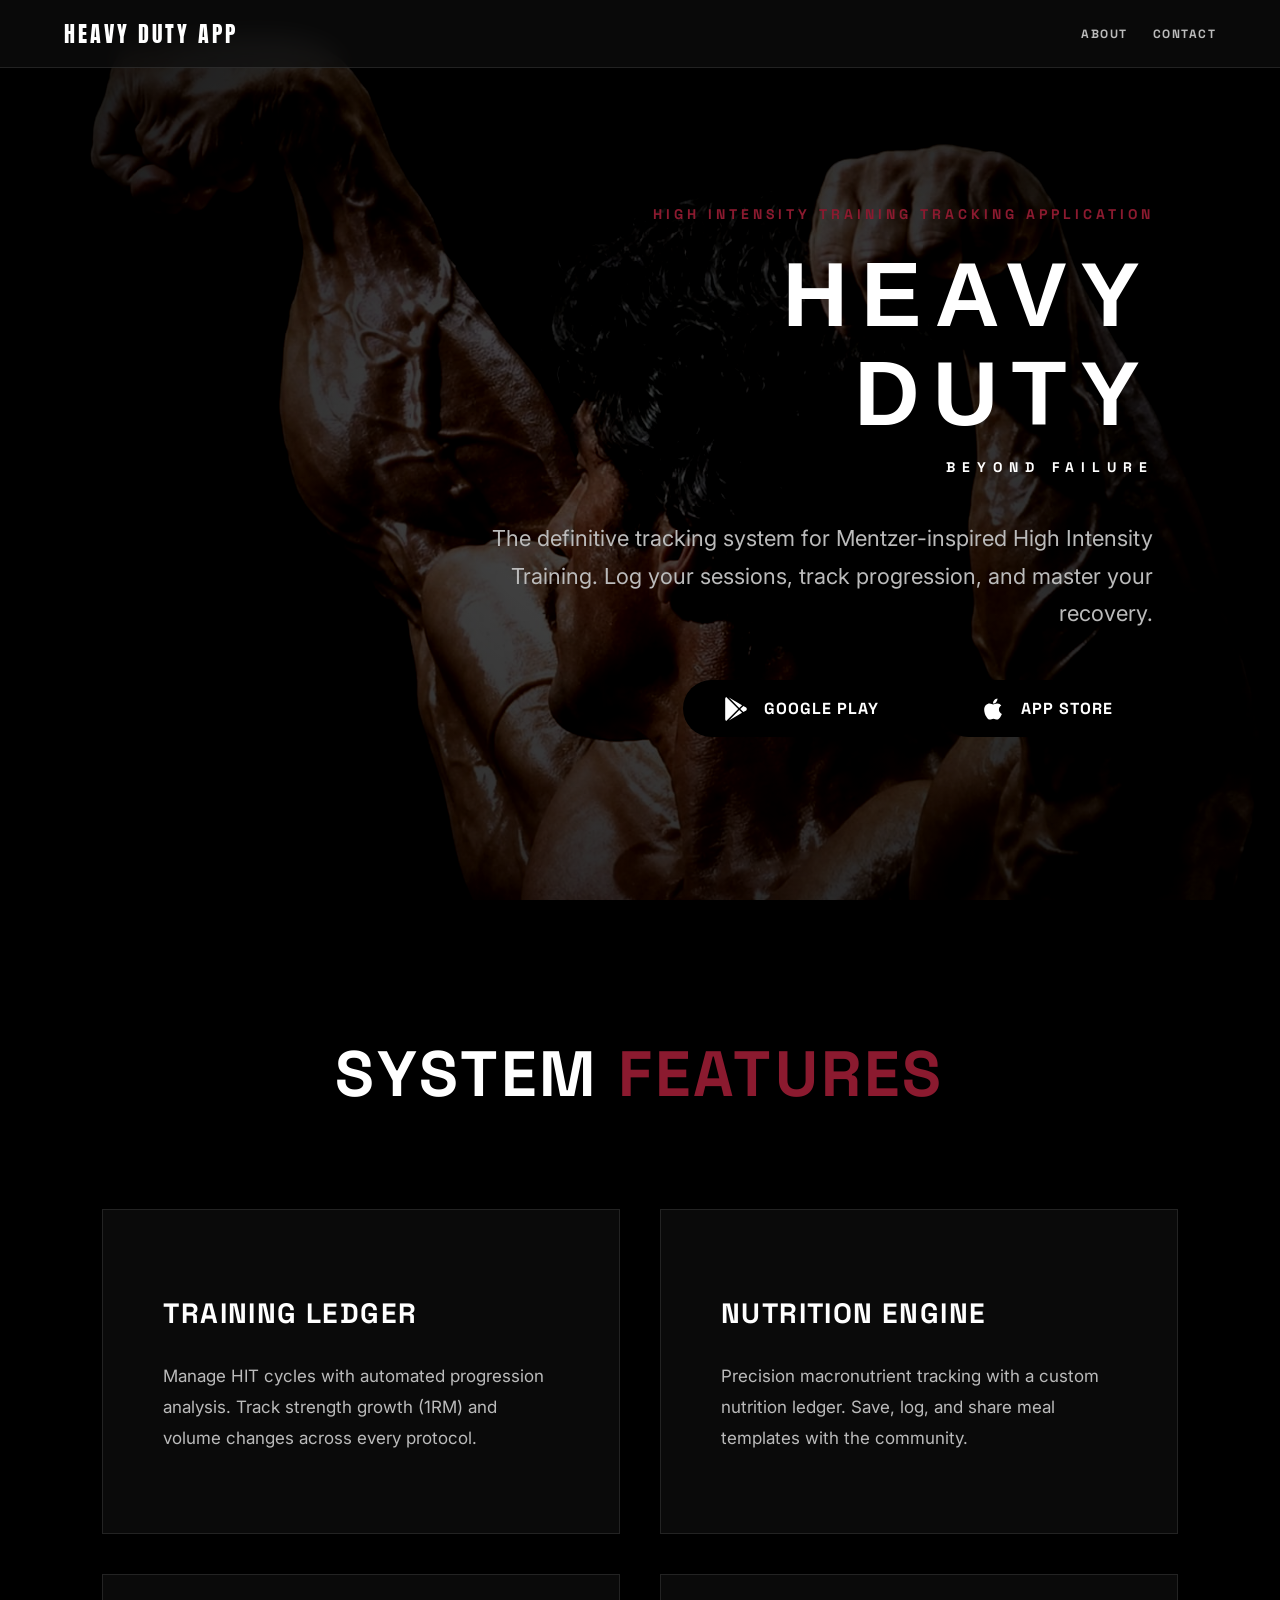
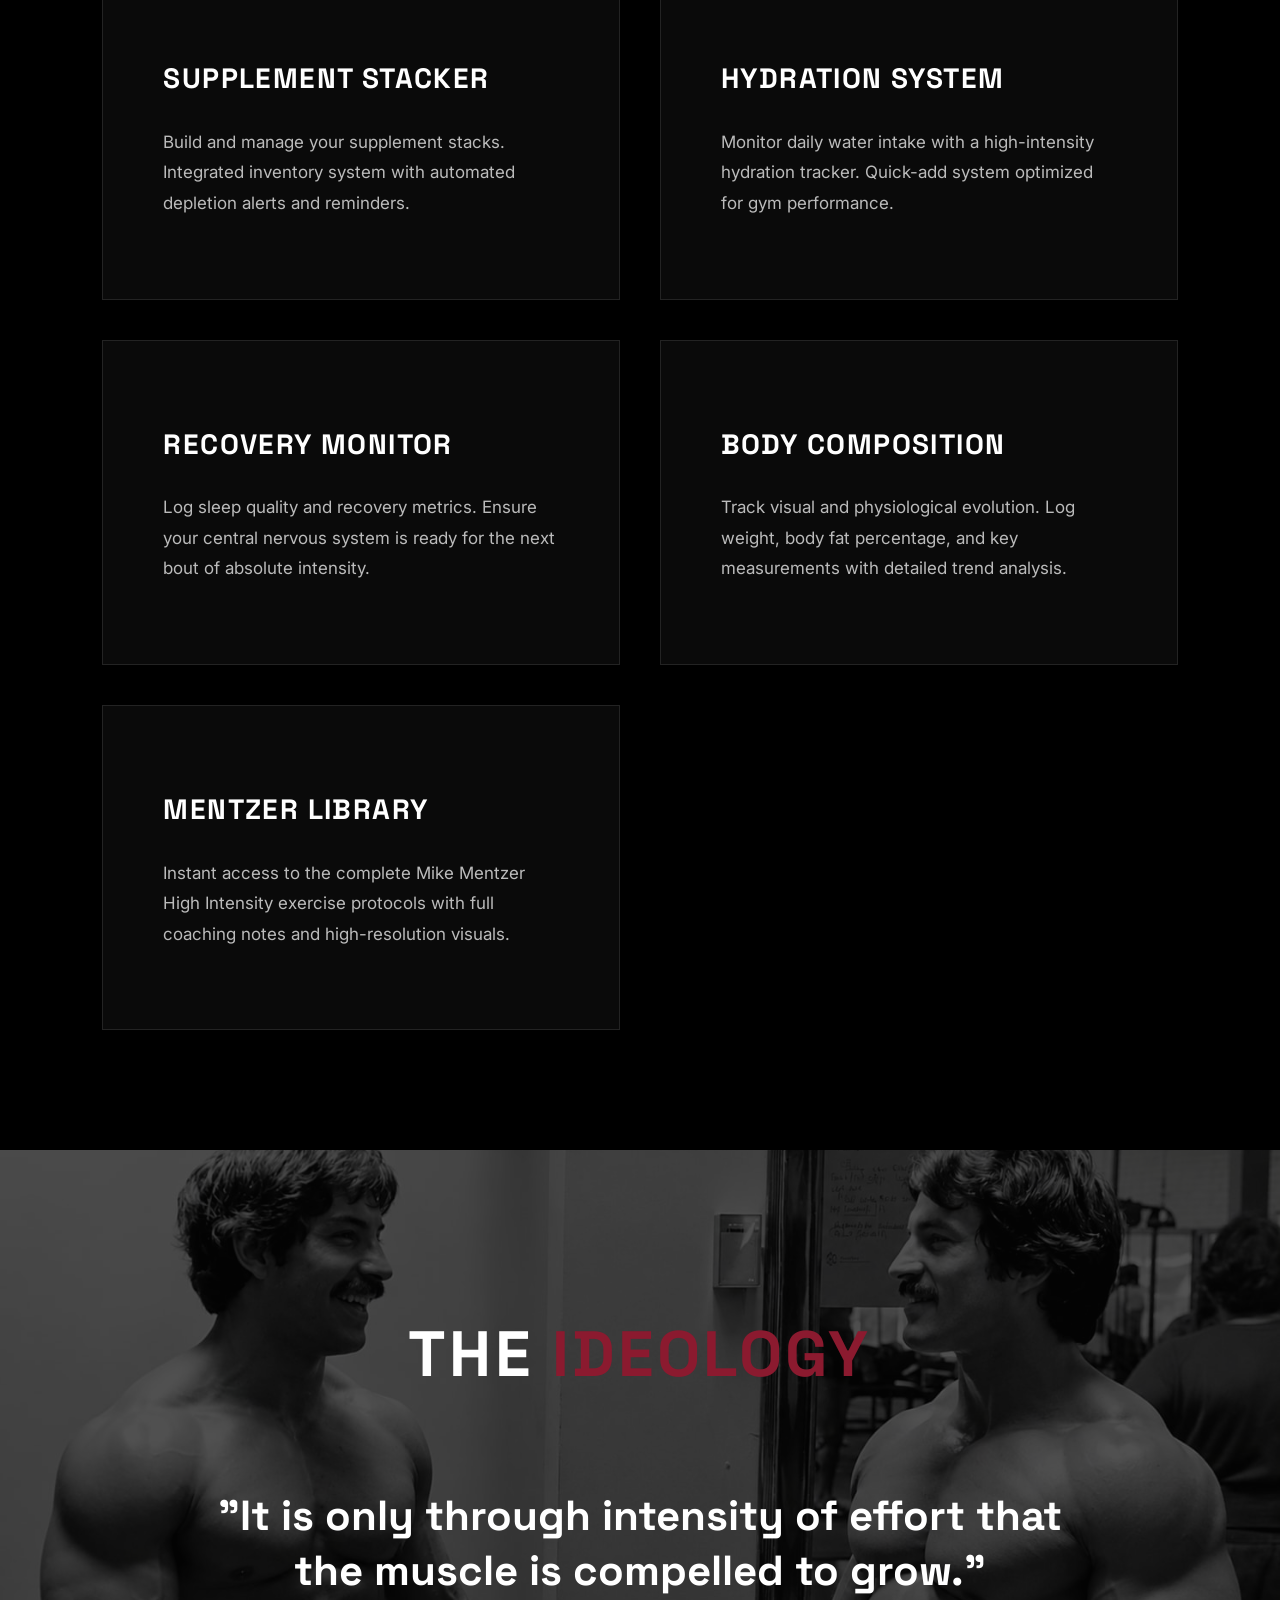
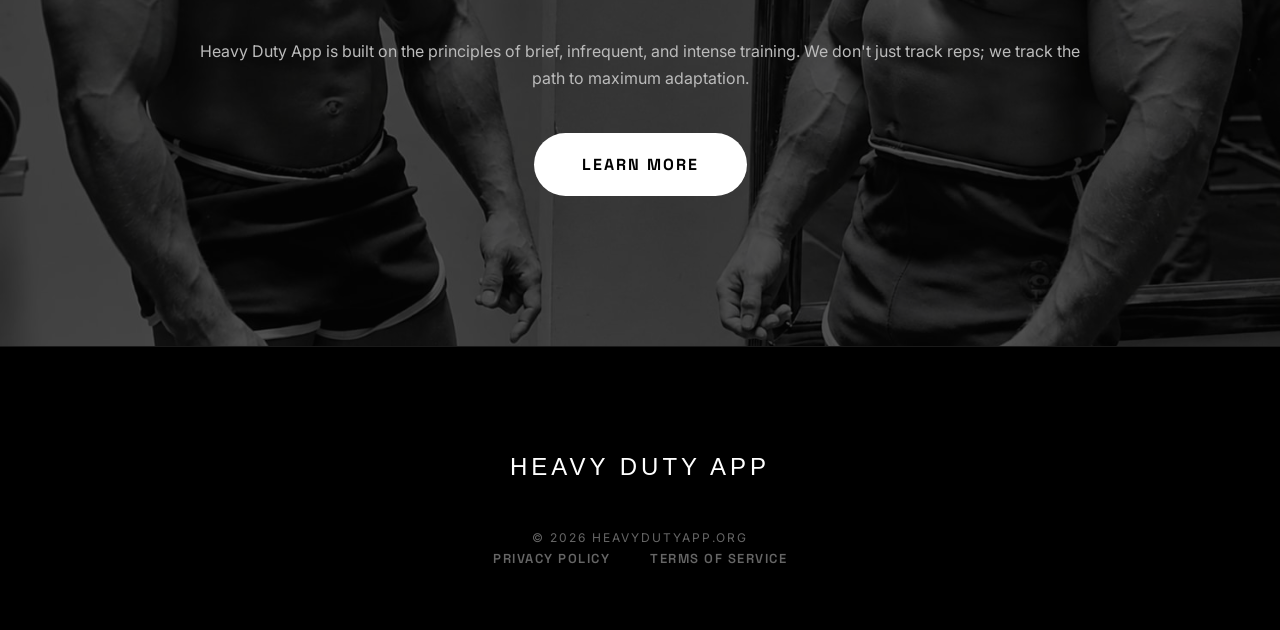
==== commit 755f42a7: "UI: Adjust hero layout to right-aligned on desktop and restore sub-logo description" ====
--- a/index.html
+++ b/index.html
@@ -23,6 +23,7 @@
         </picture>
         <div class="hero-overlay"></div>
         <div class="hero-content">
+            <span class="sub-logo">High Intensity Training Tracking Application</span>
             <h1>HEAVY DUTY</h1>
             <h2 class="hero-subtitle">BEYOND FAILURE</h2>
             <p>The definitive tracking system for Mentzer-inspired High Intensity Training. Log your sessions, track progression, and master your recovery.</p>
--- a/css/styles.css
+++ b/css/styles.css
@@ -123,14 +123,14 @@
     }
 }
 
-/* Hero Section - Centered Editorial */
+/* Hero Section - Elite Layout */
 .hero {
     position: relative;
     min-height: 100vh;
     width: 100%;
     display: flex;
     align-items: center;
-    justify-content: center;
+    justify-content: center; /* Center on mobile */
     text-align: center;
     overflow: hidden;
 }
@@ -166,7 +166,23 @@
     position: relative;
     z-index: 3;
     max-width: 1000px;
-    padding: 40px 24px;
+    padding: 80px 24px 40px;
+}
+
+@media (min-width: 1024px) {
+    .hero {
+        justify-content: flex-end; /* Push to right on desktop */
+        text-align: right;
+        padding-right: 8%;
+    }
+
+    .hero-content {
+        max-width: 750px;
+    }
+
+    .store-buttons {
+        justify-content: flex-end !important;
+    }
 }
 
 .hero h1 {
@@ -174,12 +190,23 @@
     margin-bottom: 12px;
 }
 
+.sub-logo {
+    font-family: var(--font-h2);
+    color: var(--accent-red);
+    font-size: 14px;
+    letter-spacing: 4px;
+    margin-bottom: 20px;
+    display: block;
+    text-transform: uppercase;
+    font-weight: 700;
+}
+
 .hero-subtitle {
     font-family: var(--font-h2);
     letter-spacing: 0.5em;
     margin-bottom: 40px;
     font-size: 14px;
-    color: var(--accent-red);
+    color: #fff;
     font-weight: 700;
     text-transform: uppercase;
 }
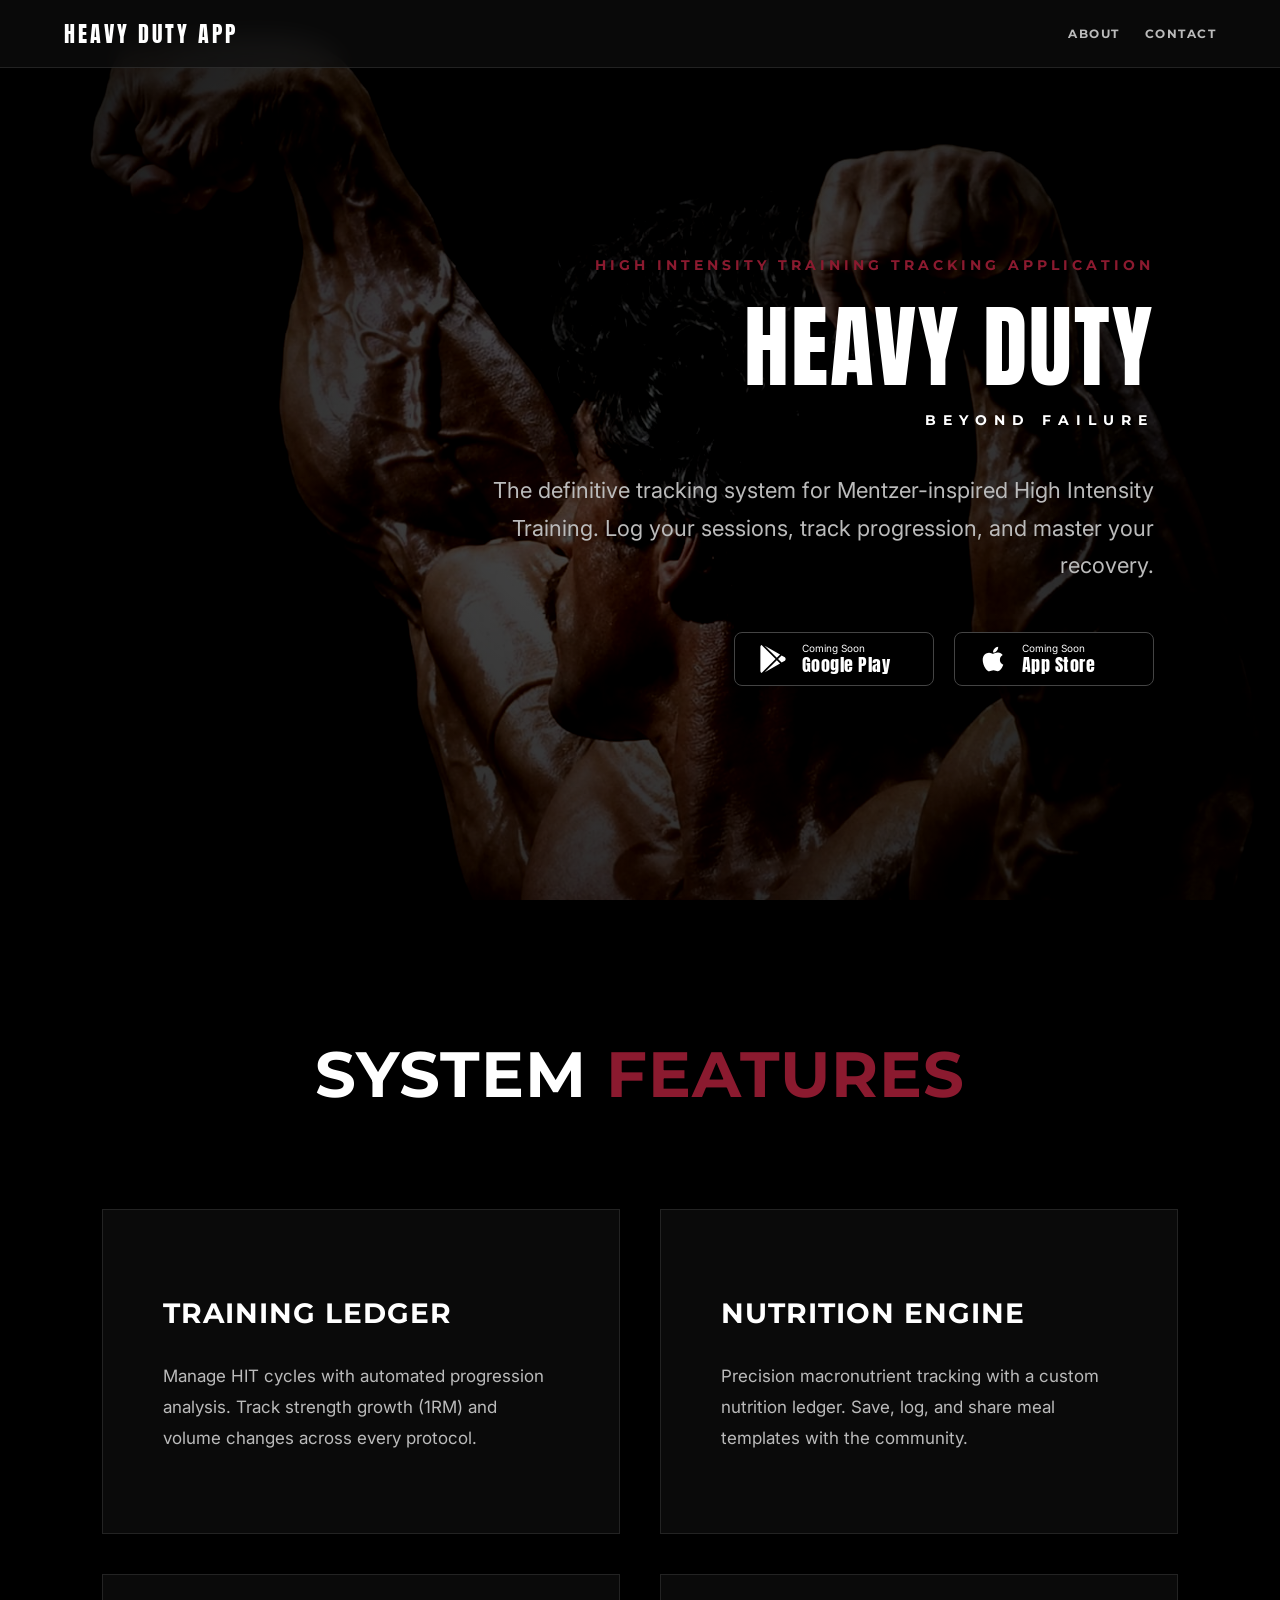
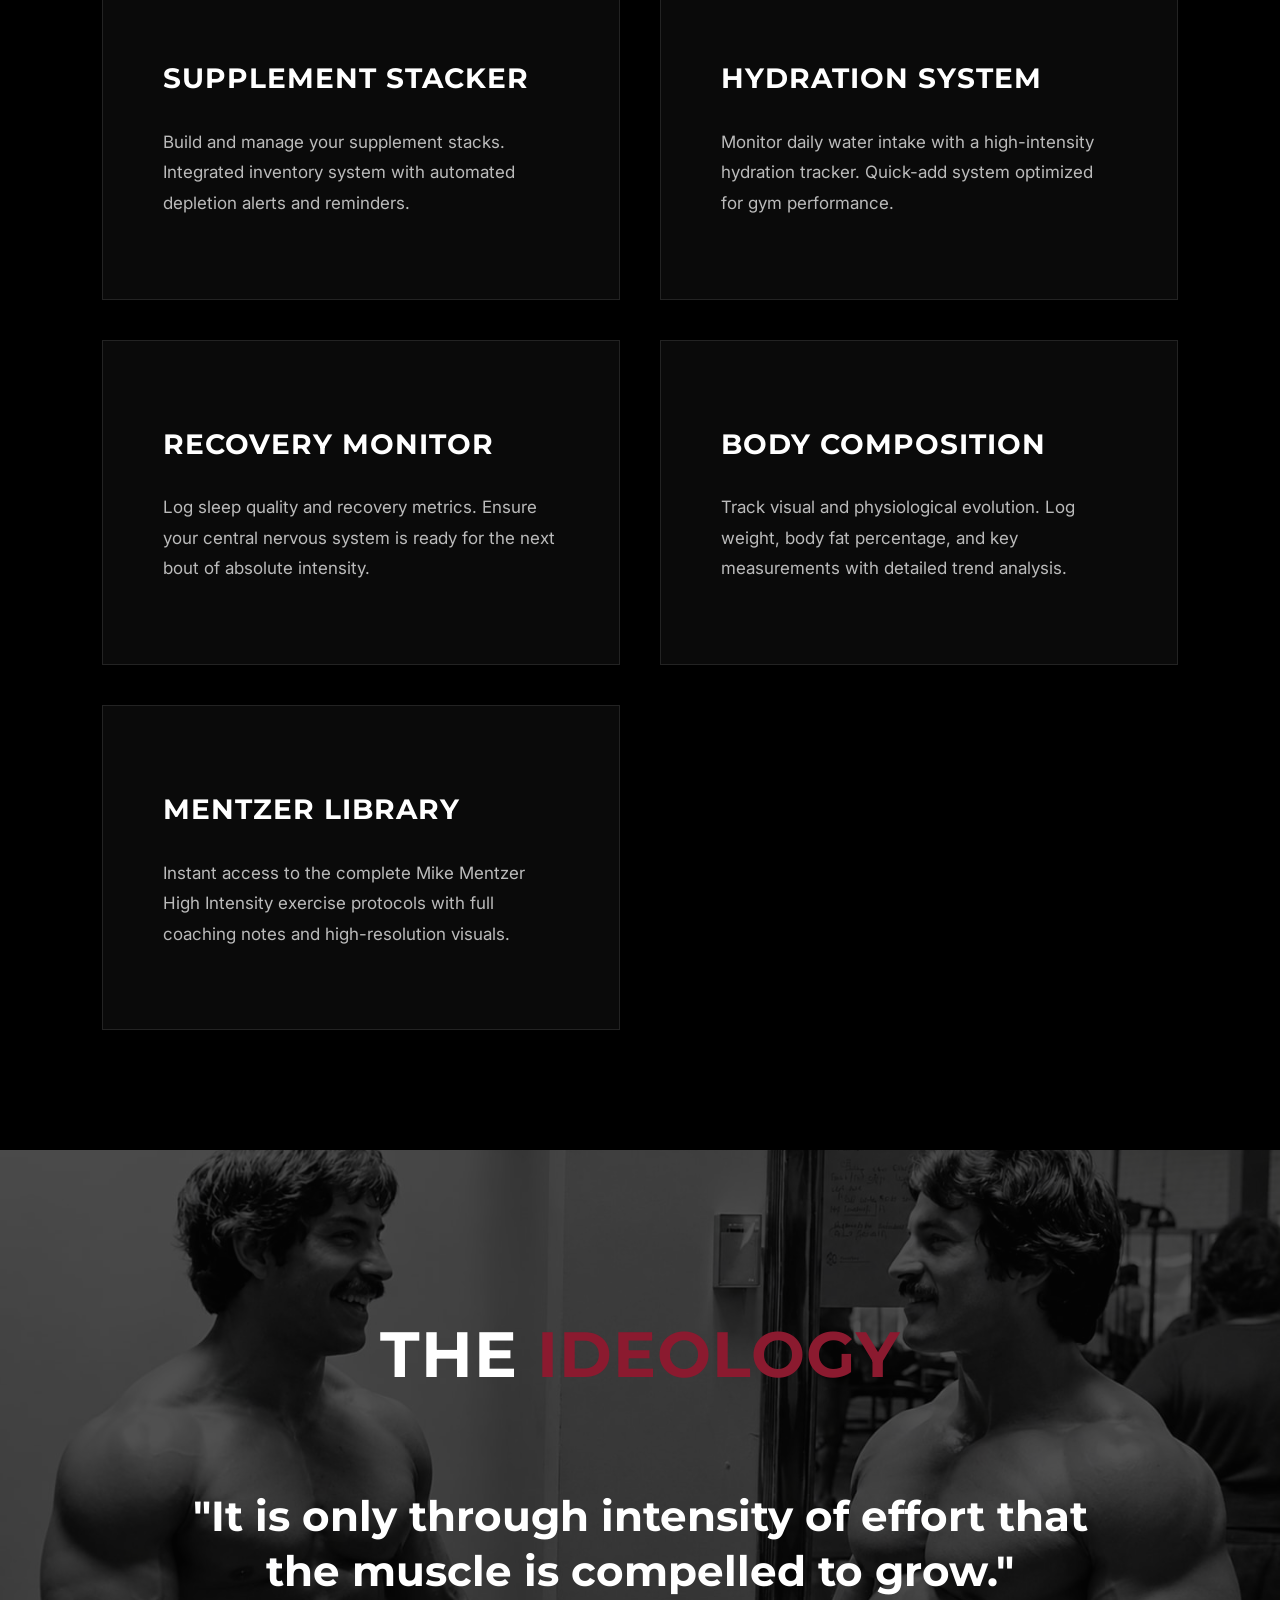
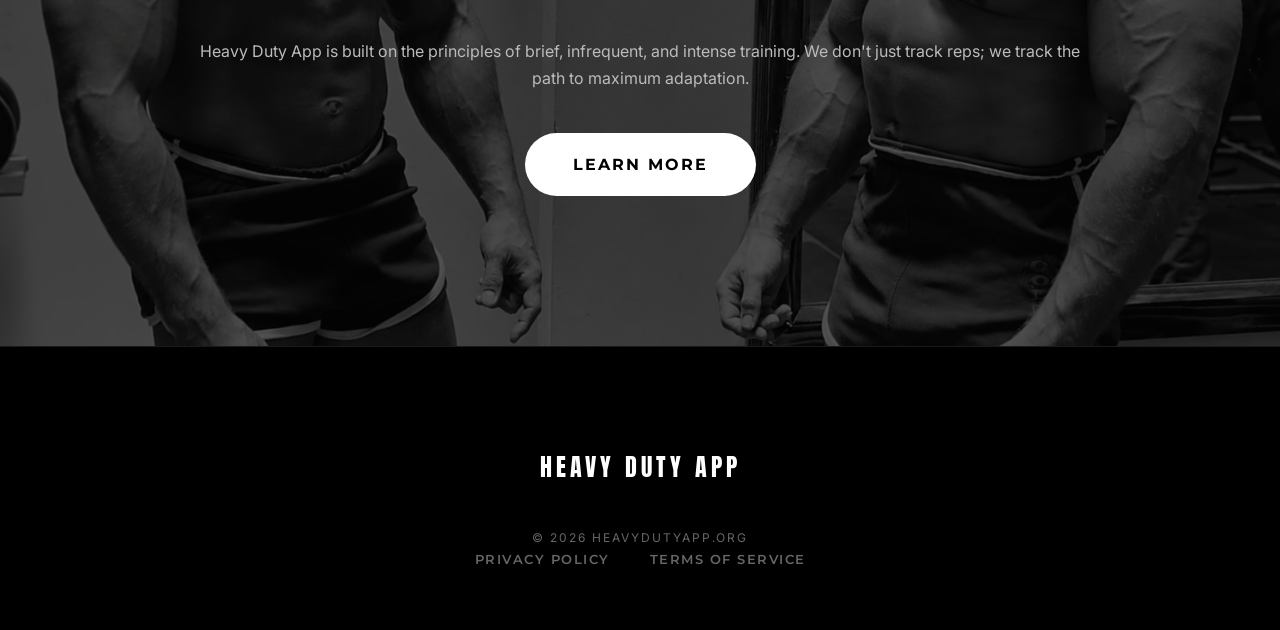
==== commit e823bebb: "UI: Restored industrial store buttons with 'Coming Soon' status and fixed background framing" ====
--- a/index.html
+++ b/index.html
@@ -33,7 +33,8 @@
                         <path d="M325.3 234.3L104.6 13l280.8 161.2-60.1 60.1zM47 0C34 6.8 25.3 19.2 25.3 35.3v441.3c0 16.1 8.7 28.5 21.7 35.3l256.6-256L47 0zm425.2 225.6l-58.9-34.1-65.7 64.5 65.7 64.5 60.1-34.1c18-14.3 18-46.5-1.2-60.8zM104.6 499l280.8-161.2-60.1-60.1L104.6 499z"/>
                     </svg>
                     <div class="btn-store-content">
-                        <span class="btn-store-title">GOOGLE PLAY</span>
+                        <span class="btn-store-subtitle">Coming Soon</span>
+                        <span class="btn-store-title">Google Play</span>
                     </div>
                 </a>
                 <a href="#" class="btn-store">
@@ -41,7 +42,8 @@
                         <path d="M318.7 268.7c-.2-36.7 16.4-64.4 50-84.8-18.8-26.9-47.2-41.7-84.7-44.6-35.5-2.8-74.3 20.7-88.5 20.7-15 0-49.4-19.7-76.4-19.7C63.3 141.2 4 184.8 4 273.5q0 39.3 14.4 81.2c12.8 36.7 59 126.7 107.2 125.2 25.2-.6 43-17.9 75.8-17.9 31.8 0 48.3 17.9 76.4 17.9 48.6-.7 90.4-82.5 102.6-119.3-65.2-30.7-61.7-90-61.7-91.9zm-56.6-164.2c27.3-32.4 24.8-61.9 24-72.5-24.1 1.4-52 16.4-67.9 34.9-17.5 19.8-27.8 44.3-25.6 71.9 26.1 2 49.9-11.4 69.5-34.3z"/>
                     </svg>
                     <div class="btn-store-content">
-                        <span class="btn-store-title">APP STORE</span>
+                        <span class="btn-store-subtitle">Coming Soon</span>
+                        <span class="btn-store-title">App Store</span>
                     </div>
                 </a>
             </div>
--- a/css/styles.css
+++ b/css/styles.css
@@ -3,7 +3,7 @@
    Redesigned 2026
 */
 
-@import url('https://fonts.googleapis.com/css2?family=Anton&family=Syncopate:wght@700&family=Space+Grotesk:wght@600;700&family=Inter:wght@400&display=swap');
+@import url('https://fonts.googleapis.com/css2?family=Anton&family=Montserrat:wght@700&family=Inter:wght@300;400;600&display=swap');
 
 :root {
     /* Color Palette */
@@ -16,8 +16,8 @@
     --text-muted: #666666;
 
     /* Typography */
-    --font-h1: 'Syncopate', sans-serif;
-    --font-h2: 'Space Grotesk', sans-serif;
+    --font-h1: 'Anton', sans-serif;
+    --font-h2: 'Montserrat', sans-serif;
     --font-body: 'Inter', sans-serif;
 
     /* Glassmorphism - KEPT EXACTLY AS IT WAS */
@@ -54,9 +54,9 @@
 /* Typography Defaults */
 h1 {
     font-family: var(--font-h1);
-    font-weight: 700;
-    text-transform: uppercase;
-    letter-spacing: 0.15em;
+    font-weight: 400; /* Anton only has one weight */
+    text-transform: uppercase;
+    letter-spacing: 2px;
     line-height: 1.1;
 }
 
@@ -64,7 +64,7 @@
     font-family: var(--font-h2);
     font-weight: 700;
     text-transform: uppercase;
-    letter-spacing: 0.05em;
+    letter-spacing: 1px;
 }
 
 p {
@@ -89,7 +89,7 @@
 }
 
 .nav-logo {
-    font-family: 'Anton', sans-serif; /* Fallback to Anton or keep brand logo font if specific */
+    font-family: var(--font-h1);
     font-size: 22px;
     text-decoration: none;
     color: var(--text-primary);
@@ -281,7 +281,7 @@
     }
 }
 
-/* Store Buttons - Minimalist Pill */
+/* Store Buttons - Industrial Dark */
 .store-buttons {
     display: flex;
     flex-wrap: wrap;
@@ -290,43 +290,55 @@
 }
 
 .btn-store {
+    background-color: #000000;
+    border: 1px solid #444444;
+    color: var(--text-primary);
+    cursor: default;
     display: flex;
     align-items: center;
-    justify-content: center;
-    background: #000;
-    color: #fff;
-    padding: 14px 40px;
-    border-radius: 100px;
+    padding: 10px 24px;
+    border-radius: 8px;
+    transition: all 0.3s ease;
+    min-width: 200px;
+    box-shadow: 0 4px 15px rgba(0,0,0,0.4);
     text-decoration: none;
-    transition: all 0.3s ease;
-    border: 1px solid transparent;
 }
 
 .btn-store:hover {
-    background: #111;
+    background-color: #111111;
+    border-color: var(--accent-red);
     transform: translateY(-2px);
 }
 
 .btn-store svg {
-    width: 24px;
-    height: 24px;
-    margin-right: 16px;
+    width: 28px;
+    height: 28px;
+    margin-right: 15px;
     fill: #fff;
 }
 
 .btn-store-content {
+    display: flex;
+    flex-direction: column;
     text-align: left;
 }
 
 .btn-store-subtitle {
-    display: none; /* Simplify for pill design */
+    font-family: var(--font-body);
+    font-size: 10px;
+    font-weight: 400;
+    text-transform: none;
+    color: #FFFFFF;
+    line-height: 1;
 }
 
 .btn-store-title {
-    font-family: var(--font-h2);
-    font-weight: 700;
-    font-size: 16px;
-    letter-spacing: 1px;
+    font-family: var(--font-h1); /* Anton */
+    font-size: 18px;
+    letter-spacing: 0.5px;
+    margin-top: 2px;
+    line-height: 1.1;
+    color: var(--text-primary);
 }
 
 /* Ideology Section */
@@ -390,15 +402,15 @@
 
 /* Page Header */
 .page-header {
-    min-height: 70vh;
+    height: 50vh; /* Reduced from 70vh for better desktop framing */
     display: flex;
     align-items: center;
     justify-content: center;
     background-size: cover;
-    background-position: center;
+    background-position: center 20%; /* Adjusted to keep the subject in frame and prevent being pushed out */
     position: relative;
     text-align: center;
-    padding: 100px 5%;
+    padding: 0 5%;
 }
 
 .page-header::before {
